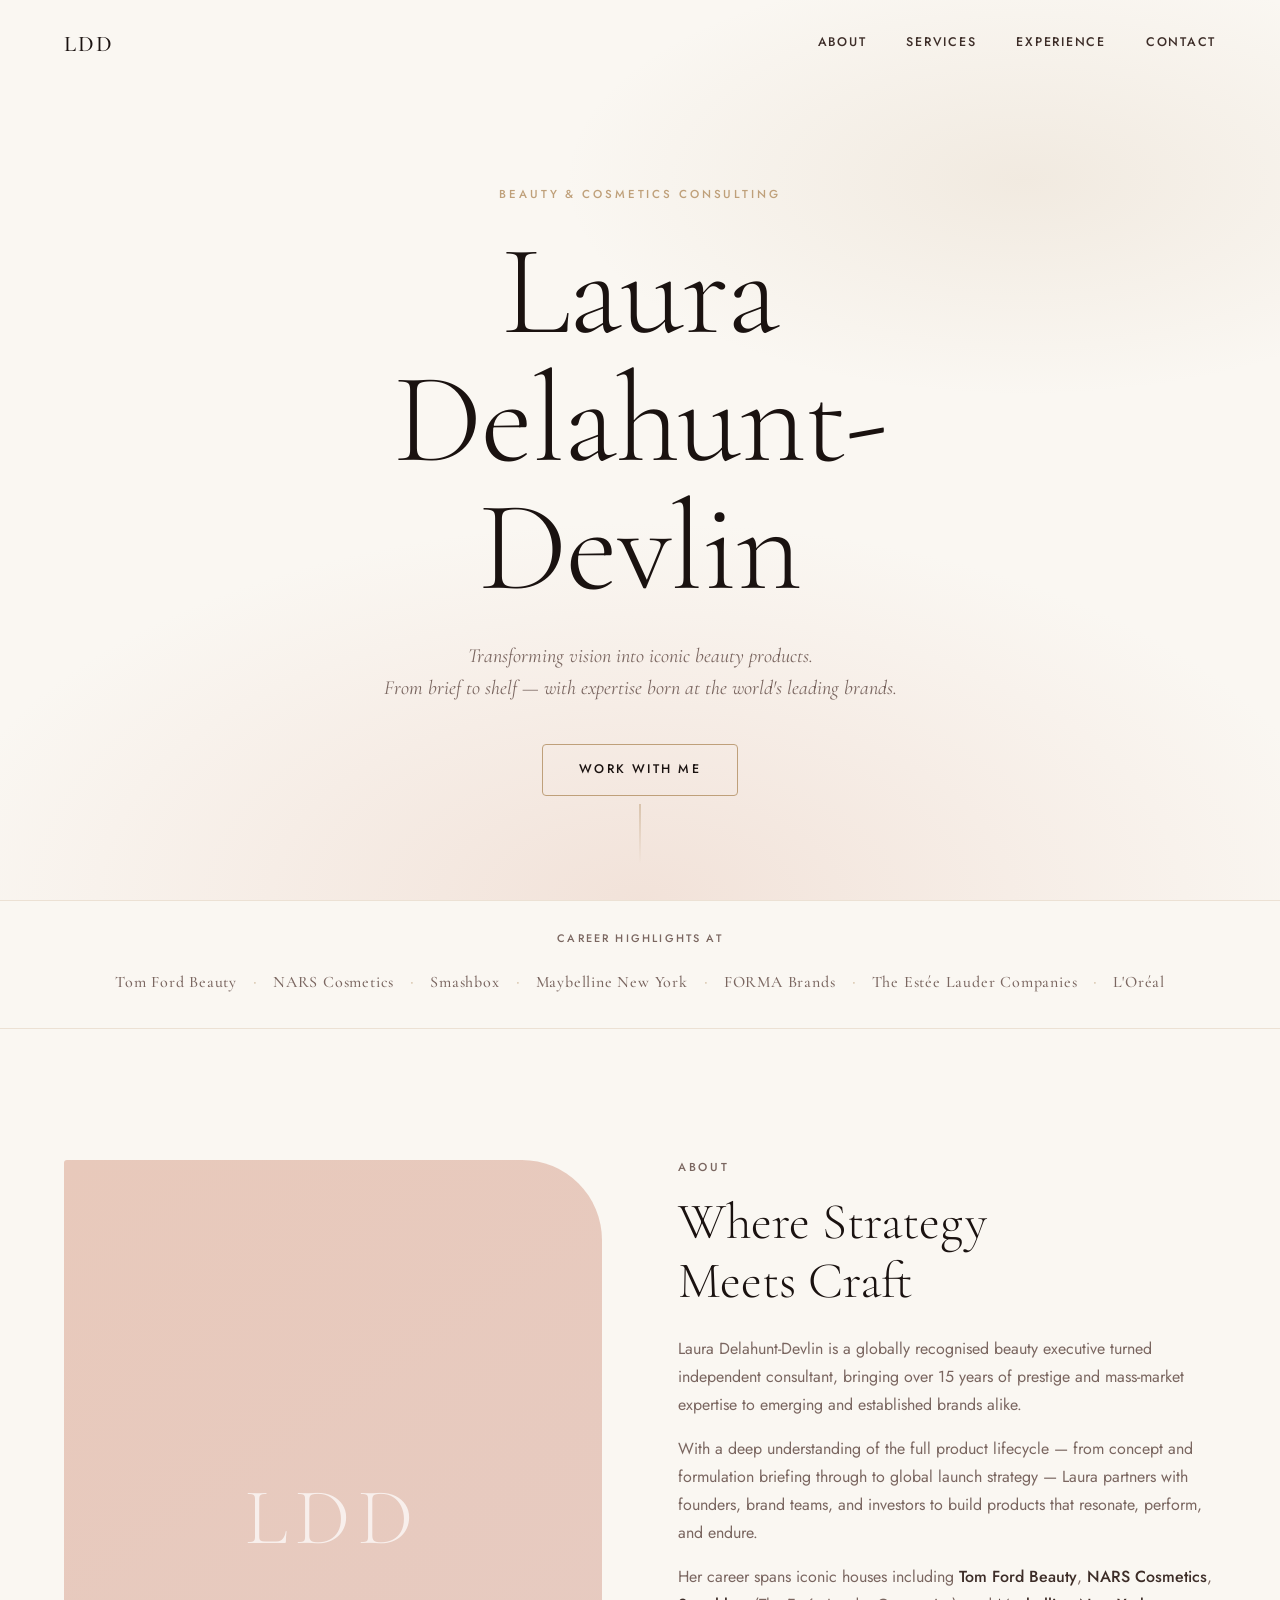
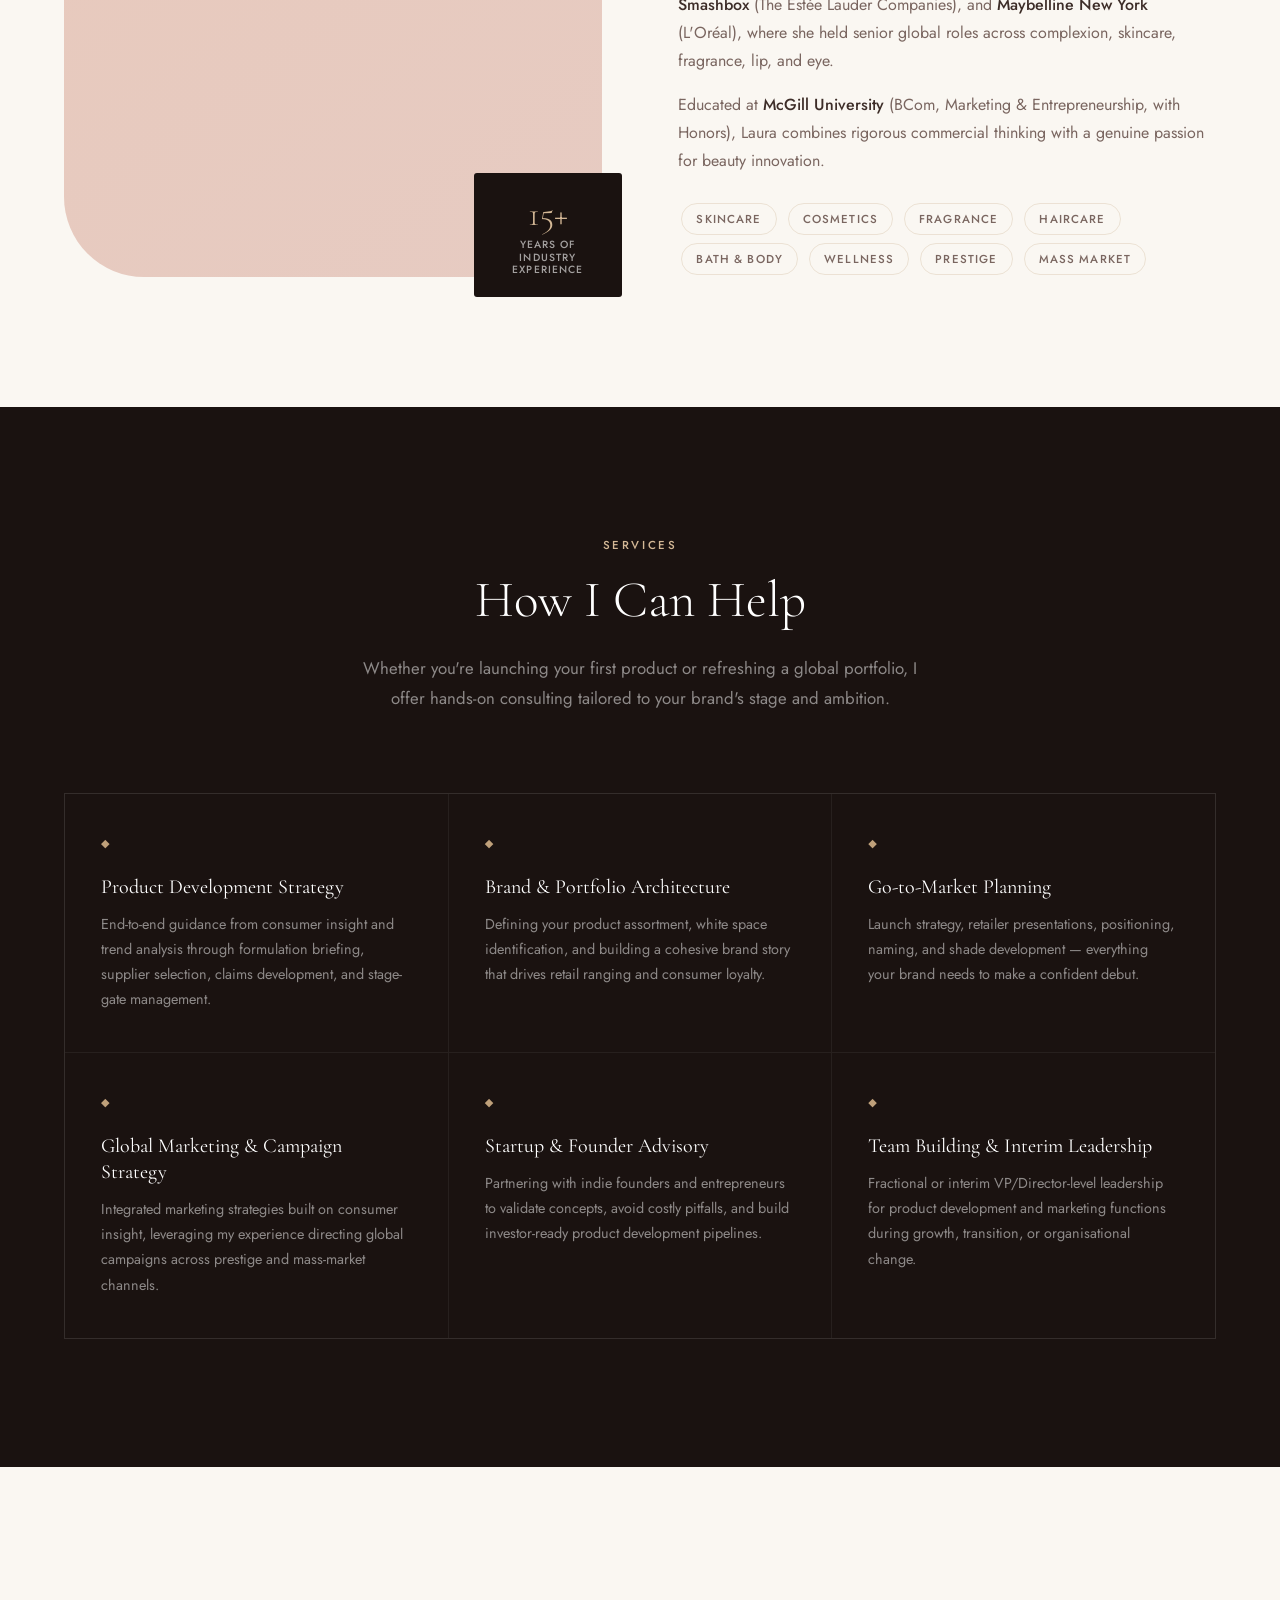
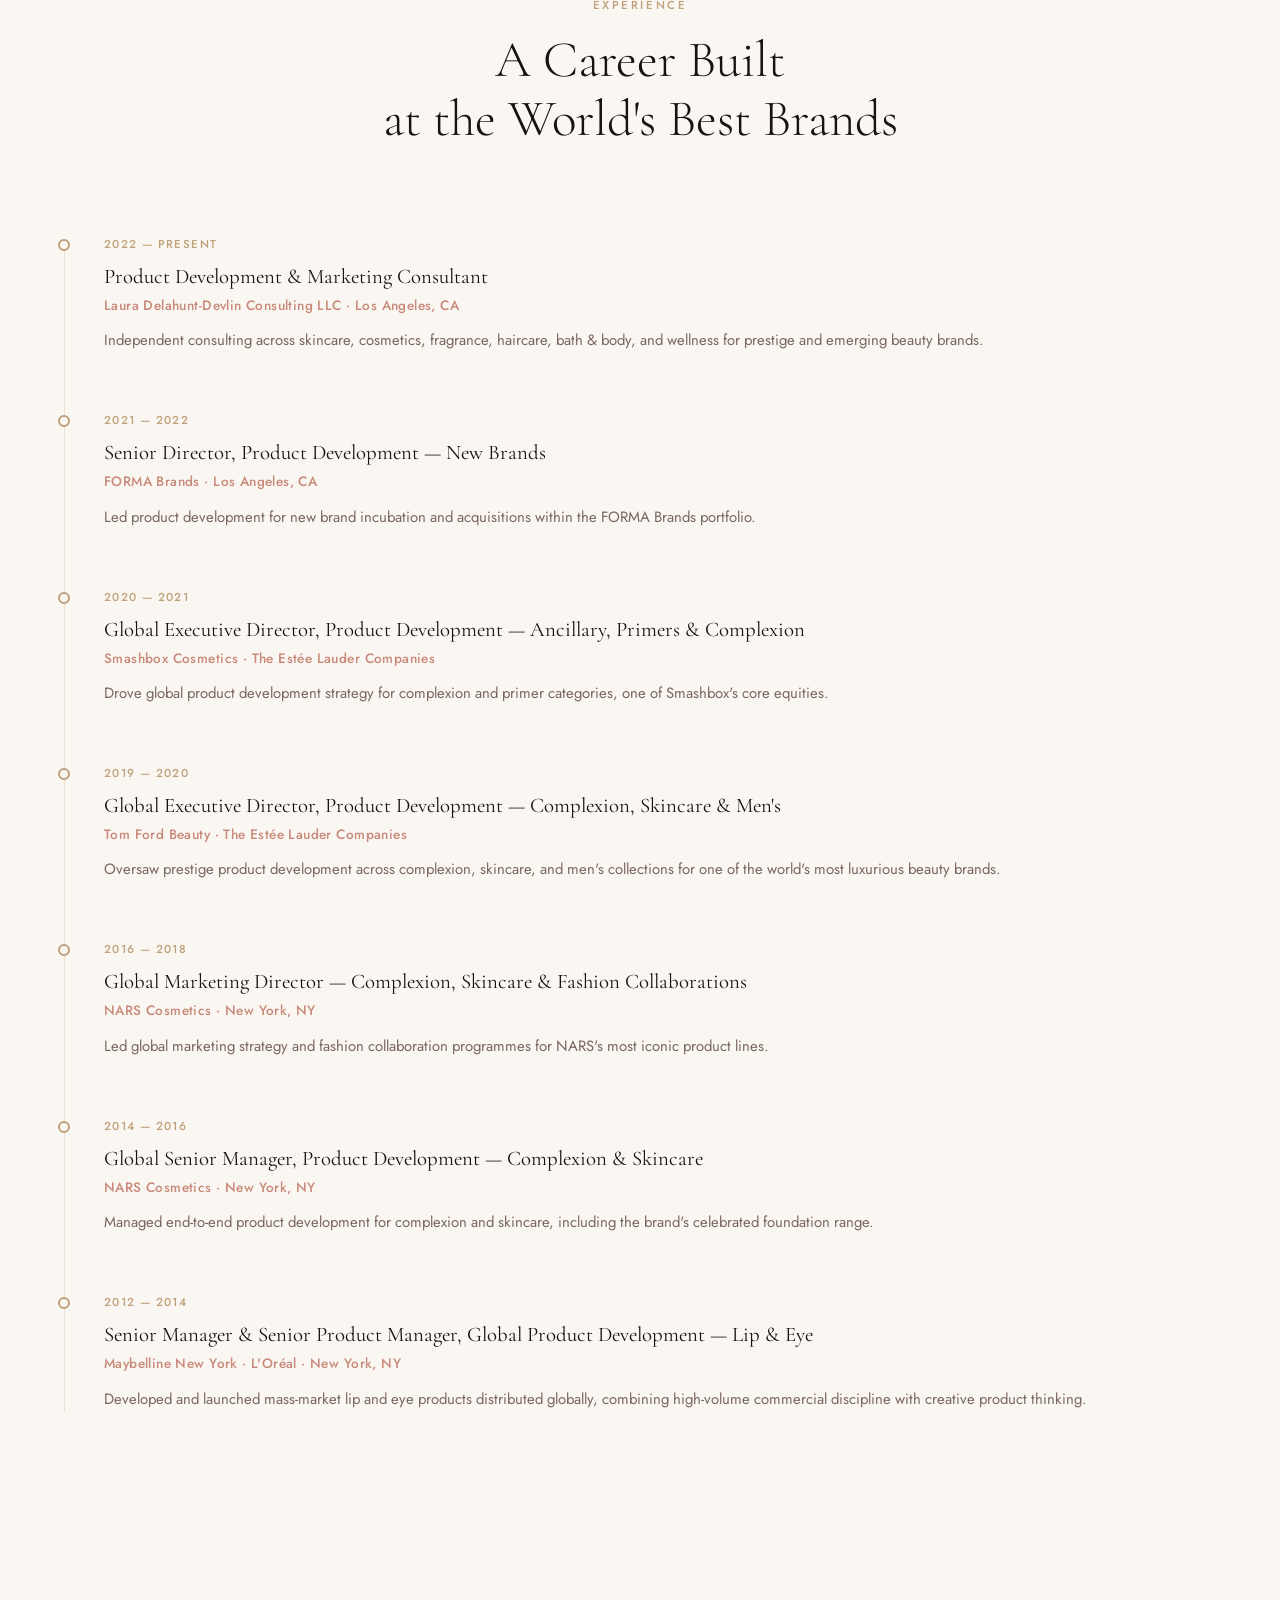
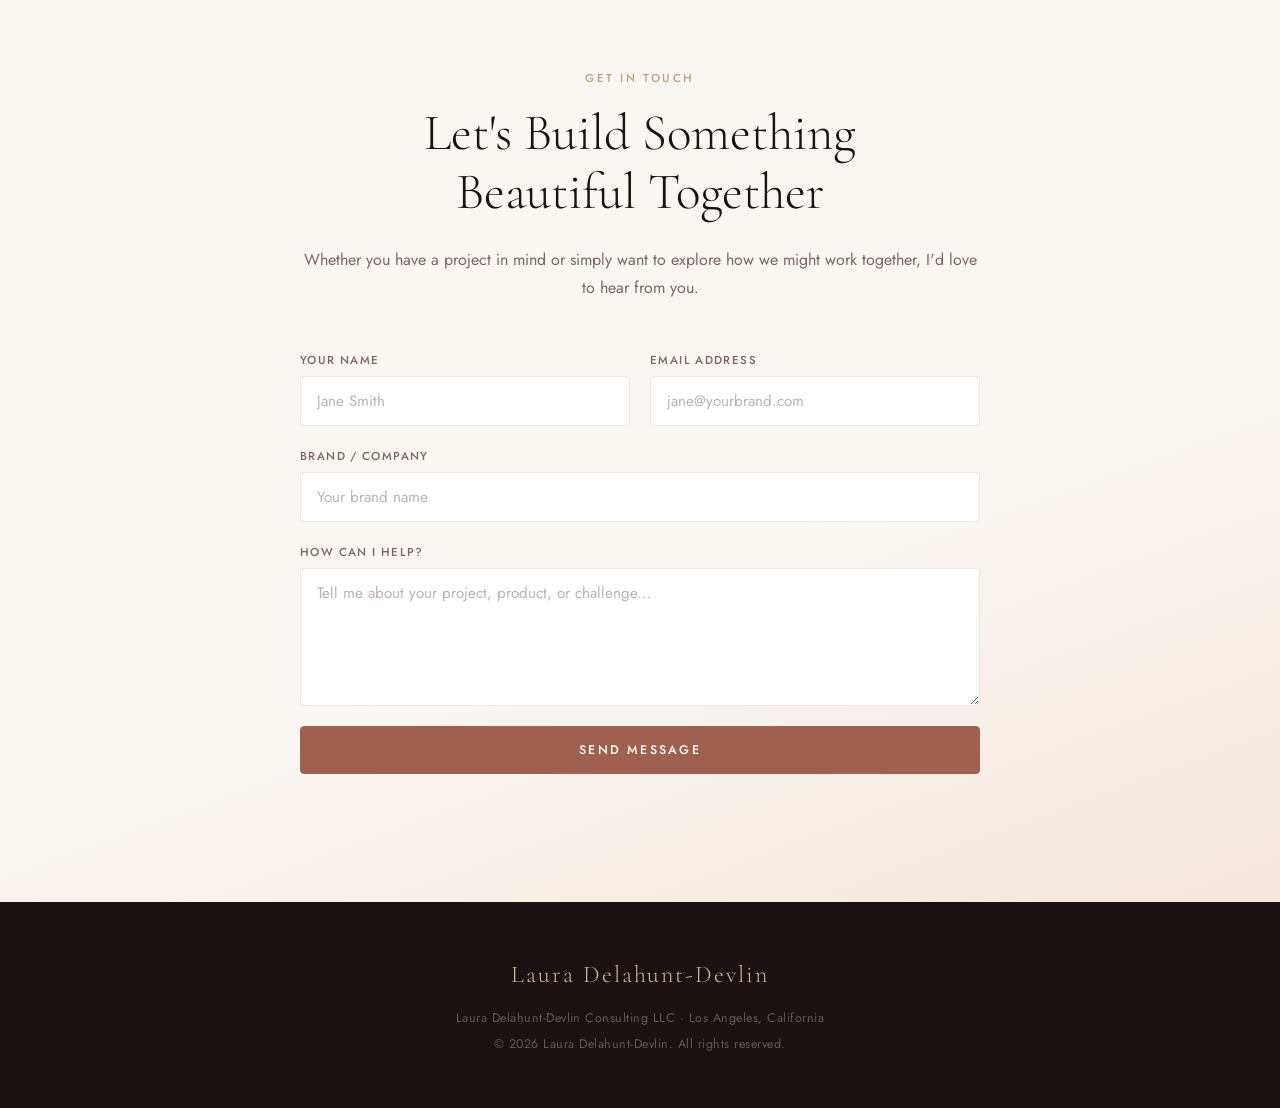
==== index.html @ 82c7e251 "Add Laura Delahunt-Devlin Consulting website Single-page consultancy site for Laura Delahunt-Devlin " ====
<!DOCTYPE html>
<html lang="en">
<head>
  <meta charset="UTF-8" />
  <meta name="viewport" content="width=device-width, initial-scale=1.0" />
  <title>Laura Delahunt-Devlin | Beauty &amp; Cosmetics Consulting</title>
  <meta name="description" content="Laura Delahunt-Devlin Consulting LLC — Expert product development and marketing consulting for beauty, skincare, cosmetics, fragrance, and wellness brands." />
  <link rel="preconnect" href="https://fonts.googleapis.com" />
  <link rel="preconnect" href="https://fonts.gstatic.com" crossorigin />
  <link href="https://fonts.googleapis.com/css2?family=Cormorant+Garamond:ital,wght@0,300;0,400;0,500;0,600;1,300;1,400&family=Jost:wght@300;400;500&display=swap" rel="stylesheet" />
  <link rel="stylesheet" href="style.css" />
</head>
<body>

  <!-- NAV -->
  <header class="nav" id="nav">
    <div class="nav__logo">LDD</div>
    <nav class="nav__links">
      <a href="#about">About</a>
      <a href="#services">Services</a>
      <a href="#experience">Experience</a>
      <a href="#contact">Contact</a>
    </nav>
    <button class="nav__burger" id="burger" aria-label="Open menu">
      <span></span><span></span><span></span>
    </button>
  </header>

  <div class="mobile-menu" id="mobileMenu">
    <button class="mobile-menu__close" id="menuClose" aria-label="Close menu">&times;</button>
    <a href="#about" class="mobile-link">About</a>
    <a href="#services" class="mobile-link">Services</a>
    <a href="#experience" class="mobile-link">Experience</a>
    <a href="#contact" class="mobile-link">Contact</a>
  </div>

  <!-- HERO -->
  <section class="hero" id="home">
    <div class="hero__bg"></div>
    <div class="hero__content">
      <p class="hero__eyebrow reveal">Beauty &amp; Cosmetics Consulting</p>
      <h1 class="hero__name reveal">Laura<br />Delahunt-Devlin</h1>
      <p class="hero__tagline reveal">Transforming vision into iconic beauty products.<br />From brief to shelf — with expertise born at the world's leading brands.</p>
      <a href="#contact" class="btn reveal">Work With Me</a>
    </div>
    <div class="hero__scroll">
      <span></span>
    </div>
  </section>

  <!-- LOGOS / CREDIBILITY BAR -->
  <section class="brands">
    <p class="brands__label">Career highlights at</p>
    <div class="brands__track">
      <div class="brands__item">Tom Ford Beauty</div>
      <div class="brands__sep">·</div>
      <div class="brands__item">NARS Cosmetics</div>
      <div class="brands__sep">·</div>
      <div class="brands__item">Smashbox</div>
      <div class="brands__sep">·</div>
      <div class="brands__item">Maybelline New York</div>
      <div class="brands__sep">·</div>
      <div class="brands__item">FORMA Brands</div>
      <div class="brands__sep">·</div>
      <div class="brands__item">The Estée Lauder Companies</div>
      <div class="brands__sep">·</div>
      <div class="brands__item">L'Oréal</div>
    </div>
  </section>

  <!-- ABOUT -->
  <section class="about section" id="about">
    <div class="container grid-2">
      <div class="about__visual reveal-left">
        <div class="about__frame">
          <div class="about__initials">LDD</div>
        </div>
        <div class="about__badge">
          <span class="about__badge-num">15+</span>
          <span class="about__badge-text">Years of Industry Experience</span>
        </div>
      </div>
      <div class="about__copy reveal-right">
        <p class="section__eyebrow">About</p>
        <h2 class="section__title">Where Strategy<br />Meets Craft</h2>
        <p>Laura Delahunt-Devlin is a globally recognised beauty executive turned independent consultant, bringing over 15 years of prestige and mass-market expertise to emerging and established brands alike.</p>
        <p>With a deep understanding of the full product lifecycle — from concept and formulation briefing through to global launch strategy — Laura partners with founders, brand teams, and investors to build products that resonate, perform, and endure.</p>
        <p>Her career spans iconic houses including <strong>Tom Ford Beauty</strong>, <strong>NARS Cosmetics</strong>, <strong>Smashbox</strong> (The Estée Lauder Companies), and <strong>Maybelline New York</strong> (L'Oréal), where she held senior global roles across complexion, skincare, fragrance, lip, and eye.</p>
        <p>Educated at <strong>McGill University</strong> (BCom, Marketing &amp; Entrepreneurship, with Honors), Laura combines rigorous commercial thinking with a genuine passion for beauty innovation.</p>
        <div class="about__pills">
          <span class="pill">Skincare</span>
          <span class="pill">Cosmetics</span>
          <span class="pill">Fragrance</span>
          <span class="pill">Haircare</span>
          <span class="pill">Bath &amp; Body</span>
          <span class="pill">Wellness</span>
          <span class="pill">Prestige</span>
          <span class="pill">Mass Market</span>
        </div>
      </div>
    </div>
  </section>

  <!-- SERVICES -->
  <section class="services section" id="services">
    <div class="container">
      <div class="section__header reveal">
        <p class="section__eyebrow">Services</p>
        <h2 class="section__title">How I Can Help</h2>
        <p class="section__sub">Whether you're launching your first product or refreshing a global portfolio, I offer hands-on consulting tailored to your brand's stage and ambition.</p>
      </div>
      <div class="services__grid">

        <div class="service-card reveal">
          <div class="service-card__icon">&#9670;</div>
          <h3>Product Development Strategy</h3>
          <p>End-to-end guidance from consumer insight and trend analysis through formulation briefing, supplier selection, claims development, and stage-gate management.</p>
        </div>

        <div class="service-card reveal">
          <div class="service-card__icon">&#9670;</div>
          <h3>Brand &amp; Portfolio Architecture</h3>
          <p>Defining your product assortment, white space identification, and building a cohesive brand story that drives retail ranging and consumer loyalty.</p>
        </div>

        <div class="service-card reveal">
          <div class="service-card__icon">&#9670;</div>
          <h3>Go-to-Market Planning</h3>
          <p>Launch strategy, retailer presentations, positioning, naming, and shade development — everything your brand needs to make a confident debut.</p>
        </div>

        <div class="service-card reveal">
          <div class="service-card__icon">&#9670;</div>
          <h3>Global Marketing &amp; Campaign Strategy</h3>
          <p>Integrated marketing strategies built on consumer insight, leveraging my experience directing global campaigns across prestige and mass-market channels.</p>
        </div>

        <div class="service-card reveal">
          <div class="service-card__icon">&#9670;</div>
          <h3>Startup &amp; Founder Advisory</h3>
          <p>Partnering with indie founders and entrepreneurs to validate concepts, avoid costly pitfalls, and build investor-ready product development pipelines.</p>
        </div>

        <div class="service-card reveal">
          <div class="service-card__icon">&#9670;</div>
          <h3>Team Building &amp; Interim Leadership</h3>
          <p>Fractional or interim VP/Director-level leadership for product development and marketing functions during growth, transition, or organisational change.</p>
        </div>

      </div>
    </div>
  </section>

  <!-- EXPERIENCE TIMELINE -->
  <section class="experience section" id="experience">
    <div class="container">
      <div class="section__header reveal">
        <p class="section__eyebrow">Experience</p>
        <h2 class="section__title">A Career Built<br />at the World's Best Brands</h2>
      </div>
      <div class="timeline">

        <div class="timeline__item reveal">
          <div class="timeline__dot"></div>
          <div class="timeline__body">
            <span class="timeline__date">2022 — Present</span>
            <h3 class="timeline__role">Product Development &amp; Marketing Consultant</h3>
            <p class="timeline__company">Laura Delahunt-Devlin Consulting LLC · Los Angeles, CA</p>
            <p>Independent consulting across skincare, cosmetics, fragrance, haircare, bath &amp; body, and wellness for prestige and emerging beauty brands.</p>
          </div>
        </div>

        <div class="timeline__item reveal">
          <div class="timeline__dot"></div>
          <div class="timeline__body">
            <span class="timeline__date">2021 — 2022</span>
            <h3 class="timeline__role">Senior Director, Product Development — New Brands</h3>
            <p class="timeline__company">FORMA Brands · Los Angeles, CA</p>
            <p>Led product development for new brand incubation and acquisitions within the FORMA Brands portfolio.</p>
          </div>
        </div>

        <div class="timeline__item reveal">
          <div class="timeline__dot"></div>
          <div class="timeline__body">
            <span class="timeline__date">2020 — 2021</span>
            <h3 class="timeline__role">Global Executive Director, Product Development — Ancillary, Primers &amp; Complexion</h3>
            <p class="timeline__company">Smashbox Cosmetics · The Estée Lauder Companies</p>
            <p>Drove global product development strategy for complexion and primer categories, one of Smashbox's core equities.</p>
          </div>
        </div>

        <div class="timeline__item reveal">
          <div class="timeline__dot"></div>
          <div class="timeline__body">
            <span class="timeline__date">2019 — 2020</span>
            <h3 class="timeline__role">Global Executive Director, Product Development — Complexion, Skincare &amp; Men's</h3>
            <p class="timeline__company">Tom Ford Beauty · The Estée Lauder Companies</p>
            <p>Oversaw prestige product development across complexion, skincare, and men's collections for one of the world's most luxurious beauty brands.</p>
          </div>
        </div>

        <div class="timeline__item reveal">
          <div class="timeline__dot"></div>
          <div class="timeline__body">
            <span class="timeline__date">2016 — 2018</span>
            <h3 class="timeline__role">Global Marketing Director — Complexion, Skincare &amp; Fashion Collaborations</h3>
            <p class="timeline__company">NARS Cosmetics · New York, NY</p>
            <p>Led global marketing strategy and fashion collaboration programmes for NARS's most iconic product lines.</p>
          </div>
        </div>

        <div class="timeline__item reveal">
          <div class="timeline__dot"></div>
          <div class="timeline__body">
            <span class="timeline__date">2014 — 2016</span>
            <h3 class="timeline__role">Global Senior Manager, Product Development — Complexion &amp; Skincare</h3>
            <p class="timeline__company">NARS Cosmetics · New York, NY</p>
            <p>Managed end-to-end product development for complexion and skincare, including the brand's celebrated foundation range.</p>
          </div>
        </div>

        <div class="timeline__item reveal">
          <div class="timeline__dot"></div>
          <div class="timeline__body">
            <span class="timeline__date">2012 — 2014</span>
            <h3 class="timeline__role">Senior Manager &amp; Senior Product Manager, Global Product Development — Lip &amp; Eye</h3>
            <p class="timeline__company">Maybelline New York · L'Oréal · New York, NY</p>
            <p>Developed and launched mass-market lip and eye products distributed globally, combining high-volume commercial discipline with creative product thinking.</p>
          </div>
        </div>

      </div>
    </div>
  </section>

  <!-- CONTACT -->
  <section class="contact section" id="contact">
    <div class="container contact__inner reveal">
      <p class="section__eyebrow">Get in Touch</p>
      <h2 class="section__title">Let's Build Something<br />Beautiful Together</h2>
      <p class="contact__sub">Whether you have a project in mind or simply want to explore how we might work together, I'd love to hear from you.</p>
      <form class="contact__form" id="contactForm" novalidate>
        <div class="form-row">
          <div class="form-group">
            <label for="name">Your Name</label>
            <input type="text" id="name" name="name" placeholder="Jane Smith" required />
          </div>
          <div class="form-group">
            <label for="email">Email Address</label>
            <input type="email" id="email" name="email" placeholder="jane@yourbrand.com" required />
          </div>
        </div>
        <div class="form-group">
          <label for="brand">Brand / Company</label>
          <input type="text" id="brand" name="brand" placeholder="Your brand name" />
        </div>
        <div class="form-group">
          <label for="message">How Can I Help?</label>
          <textarea id="message" name="message" rows="5" placeholder="Tell me about your project, product, or challenge..." required></textarea>
        </div>
        <button type="submit" class="btn btn--full">Send Message</button>
        <p class="form__success" id="formSuccess">Thank you — I'll be in touch shortly.</p>
      </form>
    </div>
  </section>

  <!-- FOOTER -->
  <footer class="footer">
    <div class="container footer__inner">
      <div class="footer__logo">Laura Delahunt-Devlin</div>
      <p class="footer__copy">Laura Delahunt-Devlin Consulting LLC · Los Angeles, California</p>
      <p class="footer__copy">&copy; <span id="year"></span> Laura Delahunt-Devlin. All rights reserved.</p>
    </div>
  </footer>

  <script src="script.js"></script>
</body>
</html>
---- style.css ----
/* ================================================
   LAURA DELAHUNT-DEVLIN CONSULTING
   Stylesheet — Luxury Beauty Aesthetic
   ================================================ */

/* ---------- RESET & BASE ---------- */
*, *::before, *::after {
  box-sizing: border-box;
  margin: 0;
  padding: 0;
}

:root {
  --cream:      #FAF7F2;
  --blush:      #E8C9BB;
  --rose:       #C9897A;
  --terracotta: #A0604F;
  --dark:       #1A1210;
  --text:       #3D2D28;
  --text-light: #7A6660;
  --gold:       #BFA07A;
  --gold-light: #D4B896;
  --white:      #FFFFFF;
  --border:     rgba(191, 160, 122, 0.25);

  --font-serif: 'Cormorant Garamond', Georgia, serif;
  --font-sans:  'Jost', system-ui, sans-serif;

  --max-w: 1200px;
  --section-pad: clamp(80px, 10vw, 140px);
  --radius: 4px;

  --ease-out: cubic-bezier(0.22, 1, 0.36, 1);
}

html {
  scroll-behavior: smooth;
  -webkit-font-smoothing: antialiased;
}

body {
  font-family: var(--font-sans);
  background: var(--cream);
  color: var(--text);
  font-size: 16px;
  line-height: 1.75;
  overflow-x: hidden;
}

img { display: block; max-width: 100%; }

a {
  color: inherit;
  text-decoration: none;
}

/* ---------- UTILITY ---------- */
.container {
  width: 90%;
  max-width: var(--max-w);
  margin-inline: auto;
}

.section {
  padding-block: var(--section-pad);
}

.section__eyebrow {
  font-family: var(--font-sans);
  font-size: 0.72rem;
  font-weight: 500;
  letter-spacing: 0.22em;
  text-transform: uppercase;
  color: var(--gold);
  margin-bottom: 1rem;
}

.section__title {
  font-family: var(--font-serif);
  font-weight: 300;
  font-size: clamp(2rem, 4vw, 3.2rem);
  line-height: 1.15;
  color: var(--dark);
  margin-bottom: 1.5rem;
}

.section__sub {
  font-size: 1.05rem;
  color: var(--text-light);
  max-width: 580px;
  margin-inline: auto;
}

.section__header {
  text-align: center;
  margin-bottom: clamp(48px, 7vw, 80px);
}

.grid-2 {
  display: grid;
  grid-template-columns: 1fr 1fr;
  gap: clamp(48px, 6vw, 96px);
  align-items: center;
}

.btn {
  display: inline-block;
  font-family: var(--font-sans);
  font-size: 0.78rem;
  font-weight: 500;
  letter-spacing: 0.18em;
  text-transform: uppercase;
  color: var(--dark);
  border: 1px solid var(--gold);
  padding: 14px 36px;
  border-radius: var(--radius);
  transition: background 0.3s var(--ease-out), color 0.3s var(--ease-out);
}

.btn:hover {
  background: var(--gold);
  color: var(--white);
}

.btn--full {
  width: 100%;
  text-align: center;
  border-color: var(--terracotta);
  color: var(--white);
  background: var(--terracotta);
}

.btn--full:hover {
  background: var(--dark);
  border-color: var(--dark);
}

.pill {
  display: inline-block;
  font-size: 0.72rem;
  font-weight: 500;
  letter-spacing: 0.1em;
  text-transform: uppercase;
  border: 1px solid var(--border);
  border-radius: 100px;
  padding: 5px 14px;
  color: var(--text-light);
  margin: 4px 3px;
}

/* ---------- NAV ---------- */
.nav {
  position: fixed;
  top: 0;
  left: 0;
  right: 0;
  z-index: 100;
  display: flex;
  align-items: center;
  justify-content: space-between;
  padding: 24px 5%;
  transition: background 0.4s, box-shadow 0.4s, padding 0.4s;
}

.nav.scrolled {
  background: rgba(250, 247, 242, 0.96);
  backdrop-filter: blur(12px);
  -webkit-backdrop-filter: blur(12px);
  box-shadow: 0 1px 0 var(--border);
  padding: 16px 5%;
}

.nav__logo {
  font-family: var(--font-serif);
  font-size: 1.4rem;
  font-weight: 500;
  letter-spacing: 0.1em;
  color: var(--dark);
}

.nav__links {
  display: flex;
  gap: 40px;
}

.nav__links a {
  font-size: 0.78rem;
  font-weight: 500;
  letter-spacing: 0.14em;
  text-transform: uppercase;
  color: var(--text);
  position: relative;
  padding-bottom: 2px;
}

.nav__links a::after {
  content: '';
  position: absolute;
  bottom: -2px;
  left: 0;
  width: 0;
  height: 1px;
  background: var(--gold);
  transition: width 0.3s var(--ease-out);
}

.nav__links a:hover::after { width: 100%; }

.nav__burger {
  display: none;
  flex-direction: column;
  gap: 5px;
  background: none;
  border: none;
  cursor: pointer;
  padding: 4px;
}

.nav__burger span {
  display: block;
  width: 24px;
  height: 1.5px;
  background: var(--dark);
  transition: transform 0.3s;
}

/* ---------- MOBILE MENU ---------- */
.mobile-menu {
  position: fixed;
  inset: 0;
  background: var(--cream);
  z-index: 200;
  display: flex;
  flex-direction: column;
  align-items: center;
  justify-content: center;
  gap: 2rem;
  transform: translateX(100%);
  transition: transform 0.4s var(--ease-out);
}

.mobile-menu.open {
  transform: translateX(0);
}

.mobile-menu__close {
  position: absolute;
  top: 24px;
  right: 5%;
  font-size: 2rem;
  background: none;
  border: none;
  cursor: pointer;
  color: var(--dark);
  line-height: 1;
}

.mobile-link {
  font-family: var(--font-serif);
  font-size: 2.2rem;
  font-weight: 300;
  color: var(--dark);
}

/* ---------- HERO ---------- */
.hero {
  position: relative;
  min-height: 100svh;
  display: flex;
  align-items: center;
  justify-content: center;
  text-align: center;
  overflow: hidden;
  padding-top: 80px;
}

.hero__bg {
  position: absolute;
  inset: 0;
  background:
    radial-gradient(ellipse 80% 60% at 50% 100%, rgba(232, 201, 187, 0.45) 0%, transparent 70%),
    radial-gradient(ellipse 60% 40% at 80% 20%, rgba(191, 160, 122, 0.15) 0%, transparent 60%),
    var(--cream);
}

.hero__content {
  position: relative;
  z-index: 2;
  max-width: 760px;
  padding: 0 5%;
}

.hero__eyebrow {
  font-size: 0.72rem;
  font-weight: 500;
  letter-spacing: 0.25em;
  text-transform: uppercase;
  color: var(--gold);
  margin-bottom: 1.5rem;
}

.hero__name {
  font-family: var(--font-serif);
  font-weight: 300;
  font-size: clamp(3.5rem, 10vw, 8rem);
  line-height: 1;
  letter-spacing: -0.01em;
  color: var(--dark);
  margin-bottom: 1.75rem;
}

.hero__tagline {
  font-family: var(--font-serif);
  font-style: italic;
  font-size: clamp(1rem, 2vw, 1.25rem);
  color: var(--text-light);
  line-height: 1.6;
  margin-bottom: 2.5rem;
}

.hero__scroll {
  position: absolute;
  bottom: 36px;
  left: 50%;
  transform: translateX(-50%);
  z-index: 2;
}

.hero__scroll span {
  display: block;
  width: 1px;
  height: 60px;
  background: linear-gradient(to bottom, var(--gold), transparent);
  margin: 0 auto;
  animation: scrollPulse 2s ease-in-out infinite;
}

@keyframes scrollPulse {
  0%, 100% { opacity: 0.3; transform: scaleY(1); }
  50%       { opacity: 1;   transform: scaleY(1.15); }
}

/* ---------- BRANDS BAR ---------- */
.brands {
  border-top: 1px solid var(--border);
  border-bottom: 1px solid var(--border);
  padding: 28px 5%;
  overflow: hidden;
}

.brands__label {
  font-size: 0.68rem;
  font-weight: 500;
  letter-spacing: 0.2em;
  text-transform: uppercase;
  color: var(--text-light);
  text-align: center;
  margin-bottom: 16px;
}

.brands__track {
  display: flex;
  align-items: center;
  justify-content: center;
  flex-wrap: wrap;
  gap: 8px 0;
}

.brands__item {
  font-family: var(--font-serif);
  font-size: 1rem;
  font-weight: 500;
  letter-spacing: 0.05em;
  color: var(--text-light);
  padding: 4px 16px;
  white-space: nowrap;
}

.brands__sep {
  color: var(--gold);
  font-size: 0.8rem;
}

/* ---------- ABOUT ---------- */
.about__visual {
  position: relative;
}

.about__frame {
  aspect-ratio: 3/4;
  background: linear-gradient(145deg, var(--blush) 0%, rgba(201,137,122,0.4) 100%);
  border-radius: 3px 80px 3px 80px;
  display: flex;
  align-items: center;
  justify-content: center;
  font-family: var(--font-serif);
  font-size: 5rem;
  font-weight: 300;
  color: rgba(255,255,255,0.7);
  letter-spacing: 0.1em;
}

.about__badge {
  position: absolute;
  bottom: -20px;
  right: -20px;
  background: var(--dark);
  color: var(--white);
  padding: 20px 24px;
  border-radius: 3px;
  text-align: center;
  line-height: 1.2;
}

.about__badge-num {
  display: block;
  font-family: var(--font-serif);
  font-size: 2.2rem;
  font-weight: 300;
  color: var(--gold-light);
}

.about__badge-text {
  display: block;
  font-size: 0.65rem;
  font-weight: 500;
  letter-spacing: 0.1em;
  text-transform: uppercase;
  color: rgba(255,255,255,0.6);
  max-width: 100px;
  margin-top: 4px;
}

.about__copy p {
  color: var(--text-light);
  margin-bottom: 1rem;
}

.about__copy p strong {
  color: var(--text);
  font-weight: 500;
}

.about__pills {
  margin-top: 1.5rem;
}

/* ---------- SERVICES ---------- */
.services {
  background: var(--dark);
}

.services .section__eyebrow { color: var(--gold-light); }
.services .section__title   { color: var(--white); }
.services .section__sub     { color: rgba(255,255,255,0.5); }

.services__grid {
  display: grid;
  grid-template-columns: repeat(3, 1fr);
  gap: 1px;
  background: rgba(255,255,255,0.06);
  border: 1px solid rgba(255,255,255,0.06);
}

.service-card {
  background: var(--dark);
  padding: 40px 36px;
  transition: background 0.3s;
}

.service-card:hover {
  background: #231915;
}

.service-card__icon {
  font-size: 0.7rem;
  color: var(--gold);
  margin-bottom: 1.25rem;
}

.service-card h3 {
  font-family: var(--font-serif);
  font-weight: 400;
  font-size: 1.25rem;
  color: var(--white);
  margin-bottom: 0.75rem;
  line-height: 1.3;
}

.service-card p {
  font-size: 0.9rem;
  color: rgba(255,255,255,0.5);
  line-height: 1.75;
}

/* ---------- EXPERIENCE / TIMELINE ---------- */
.timeline {
  position: relative;
  padding-left: 40px;
}

.timeline::before {
  content: '';
  position: absolute;
  left: 0;
  top: 12px;
  bottom: 0;
  width: 1px;
  background: var(--border);
}

.timeline__item {
  position: relative;
  padding-bottom: 52px;
}

.timeline__item:last-child {
  padding-bottom: 0;
}

.timeline__dot {
  position: absolute;
  left: -46px;
  top: 10px;
  width: 12px;
  height: 12px;
  border-radius: 50%;
  border: 2px solid var(--gold);
  background: var(--cream);
}

.timeline__date {
  font-size: 0.72rem;
  font-weight: 500;
  letter-spacing: 0.12em;
  text-transform: uppercase;
  color: var(--gold);
}

.timeline__role {
  font-family: var(--font-serif);
  font-weight: 400;
  font-size: 1.3rem;
  color: var(--dark);
  margin: 6px 0 4px;
  line-height: 1.3;
}

.timeline__company {
  font-size: 0.85rem;
  font-weight: 500;
  color: var(--rose);
  margin-bottom: 0.6rem;
  letter-spacing: 0.03em;
}

.timeline__body p:last-child {
  font-size: 0.93rem;
  color: var(--text-light);
}

/* ---------- CONTACT ---------- */
.contact {
  background: linear-gradient(160deg, var(--cream) 60%, rgba(232,201,187,0.35) 100%);
}

.contact__inner {
  max-width: 680px;
  text-align: center;
}

.contact__sub {
  font-size: 1rem;
  color: var(--text-light);
  margin-bottom: 3rem;
}

.contact__form {
  text-align: left;
}

.form-row {
  display: grid;
  grid-template-columns: 1fr 1fr;
  gap: 20px;
}

.form-group {
  display: flex;
  flex-direction: column;
  gap: 6px;
  margin-bottom: 20px;
}

.form-group label {
  font-size: 0.72rem;
  font-weight: 500;
  letter-spacing: 0.12em;
  text-transform: uppercase;
  color: var(--text-light);
}

.form-group input,
.form-group textarea {
  font-family: var(--font-sans);
  font-size: 0.95rem;
  color: var(--text);
  background: var(--white);
  border: 1px solid var(--border);
  border-radius: var(--radius);
  padding: 13px 16px;
  outline: none;
  transition: border-color 0.25s;
  resize: vertical;
}

.form-group input::placeholder,
.form-group textarea::placeholder {
  color: rgba(122, 102, 96, 0.5);
}

.form-group input:focus,
.form-group textarea:focus {
  border-color: var(--gold);
}

.form__success {
  display: none;
  margin-top: 16px;
  font-size: 0.9rem;
  color: var(--terracotta);
  text-align: center;
  font-style: italic;
}

/* ---------- FOOTER ---------- */
.footer {
  background: var(--dark);
  padding: 52px 5%;
}

.footer__inner {
  text-align: center;
}

.footer__logo {
  font-family: var(--font-serif);
  font-size: 1.5rem;
  font-weight: 300;
  letter-spacing: 0.08em;
  color: var(--gold-light);
  margin-bottom: 12px;
}

.footer__copy {
  font-size: 0.78rem;
  color: rgba(255,255,255,0.3);
  letter-spacing: 0.04em;
  margin-top: 4px;
}

/* ---------- SCROLL REVEAL ---------- */
.reveal,
.reveal-left,
.reveal-right {
  opacity: 0;
  transition: opacity 0.8s var(--ease-out), transform 0.8s var(--ease-out);
}

.reveal       { transform: translateY(36px); }
.reveal-left  { transform: translateX(-48px); }
.reveal-right { transform: translateX(48px); }

.reveal.visible,
.reveal-left.visible,
.reveal-right.visible {
  opacity: 1;
  transform: translate(0);
}

/* ---------- RESPONSIVE ---------- */
@media (max-width: 1024px) {
  .services__grid {
    grid-template-columns: repeat(2, 1fr);
  }
}

@media (max-width: 768px) {
  .nav__links  { display: none; }
  .nav__burger { display: flex; }

  .grid-2 {
    grid-template-columns: 1fr;
  }

  .about__badge {
    right: 0;
    bottom: -28px;
  }

  .about__visual {
    margin-bottom: 40px;
  }

  .services__grid {
    grid-template-columns: 1fr;
  }

  .form-row {
    grid-template-columns: 1fr;
  }

  .timeline {
    padding-left: 28px;
  }

  .timeline__dot {
    left: -34px;
  }

  .brands__track {
    justify-content: center;
  }
}

@media (max-width: 480px) {
  .hero__name {
    font-size: clamp(3rem, 14vw, 5rem);
  }

  .service-card {
    padding: 32px 24px;
  }
}
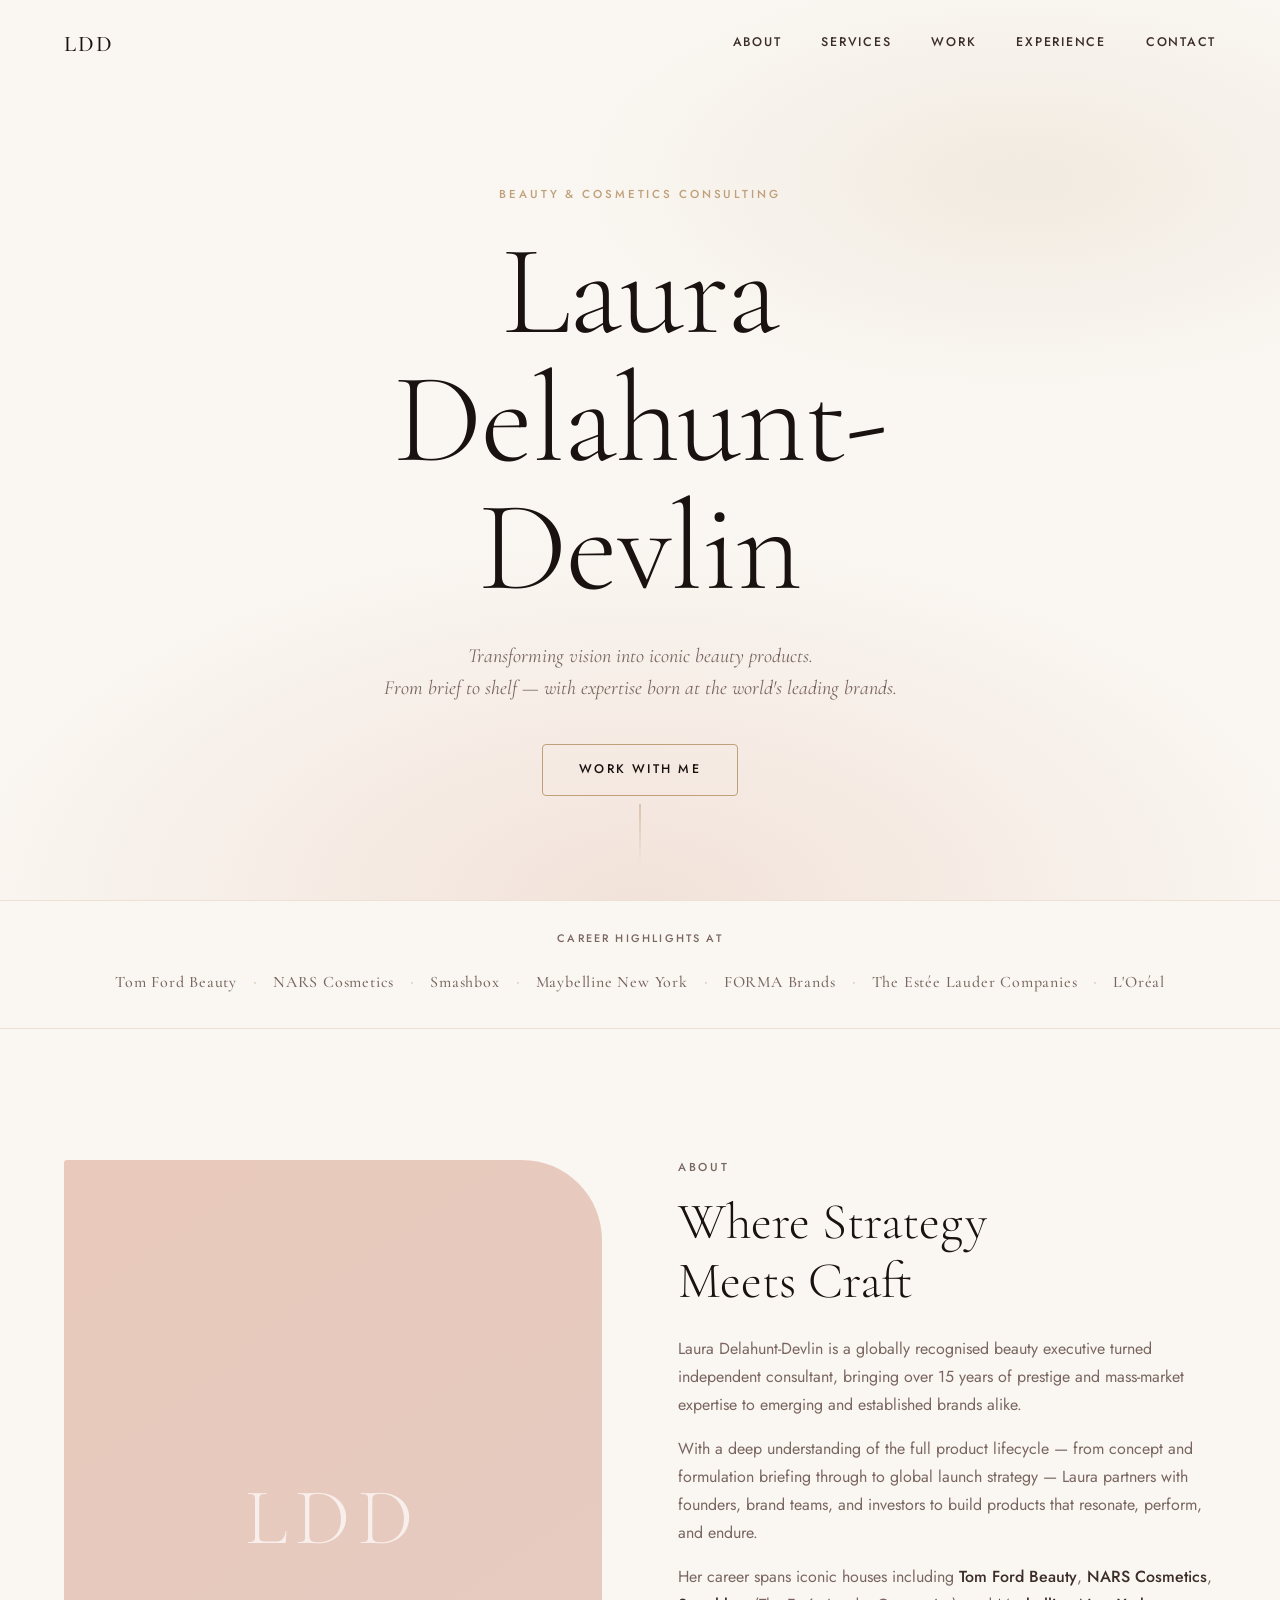
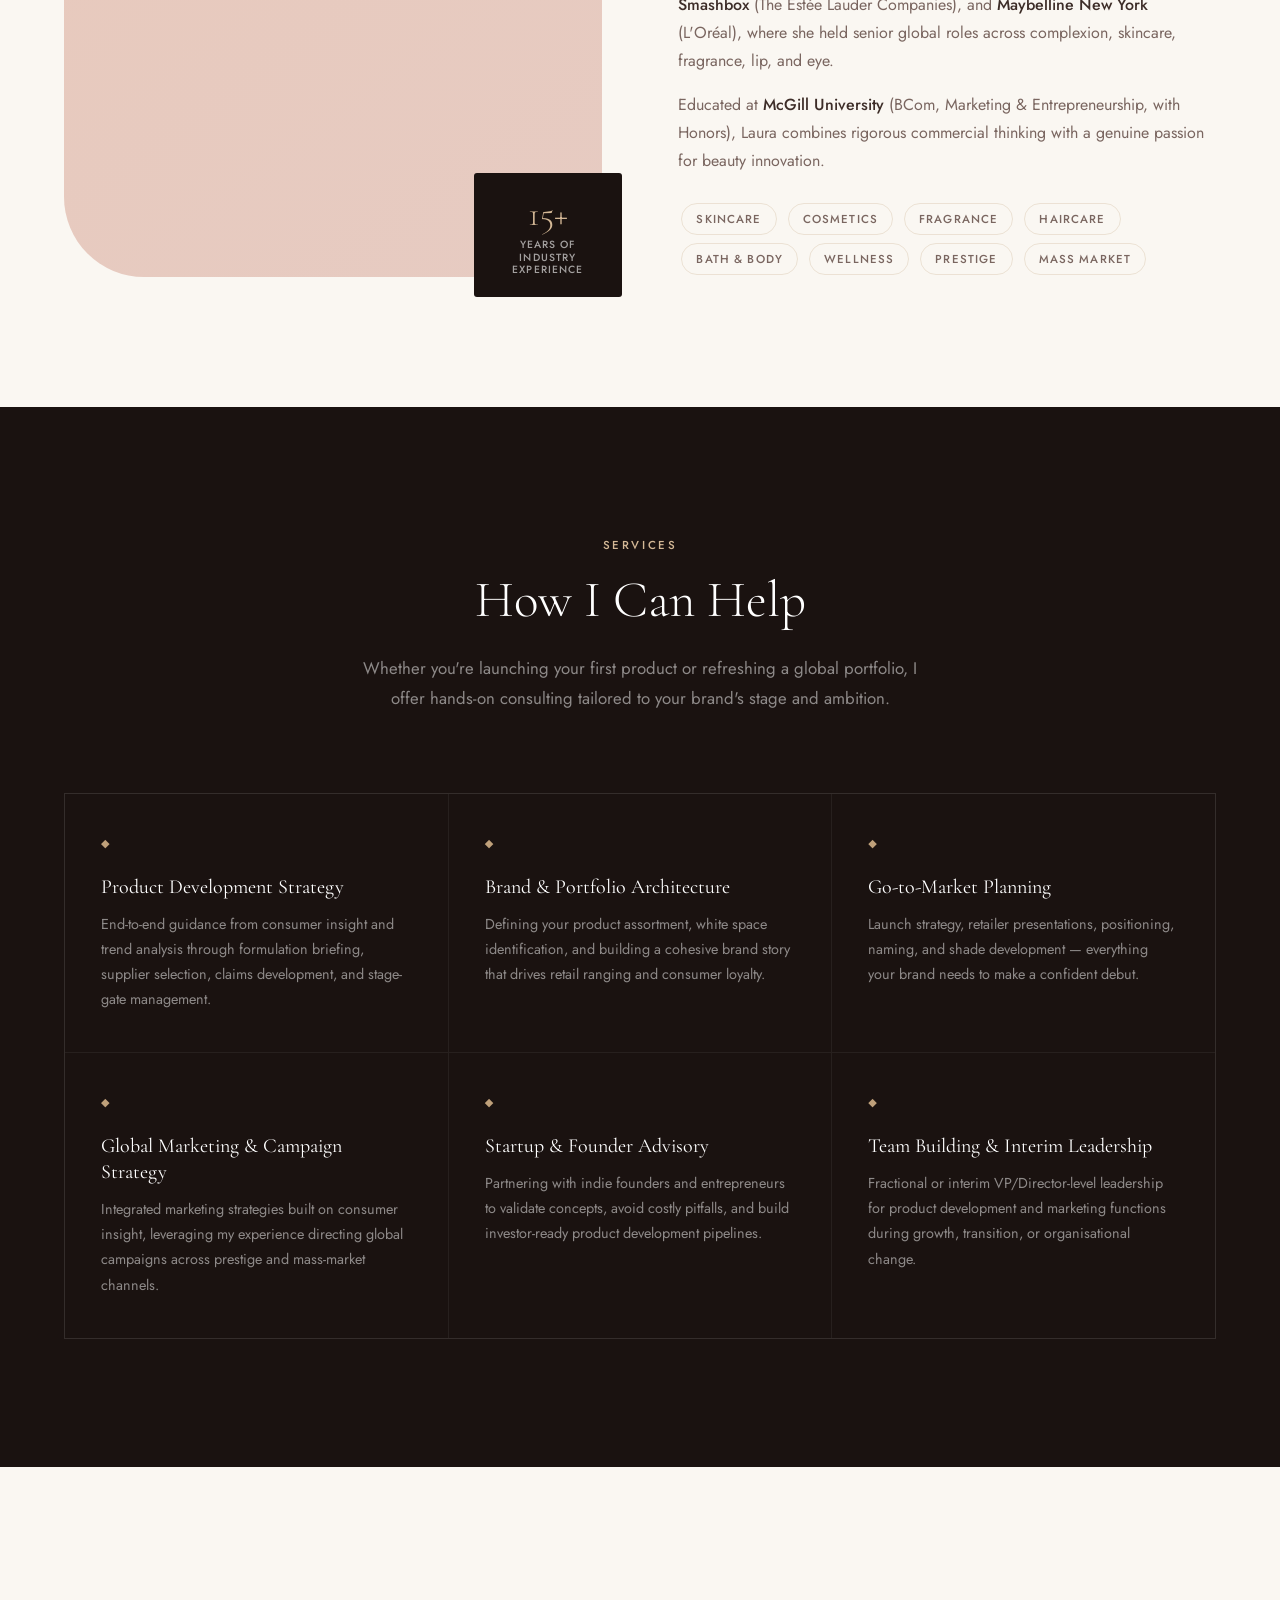
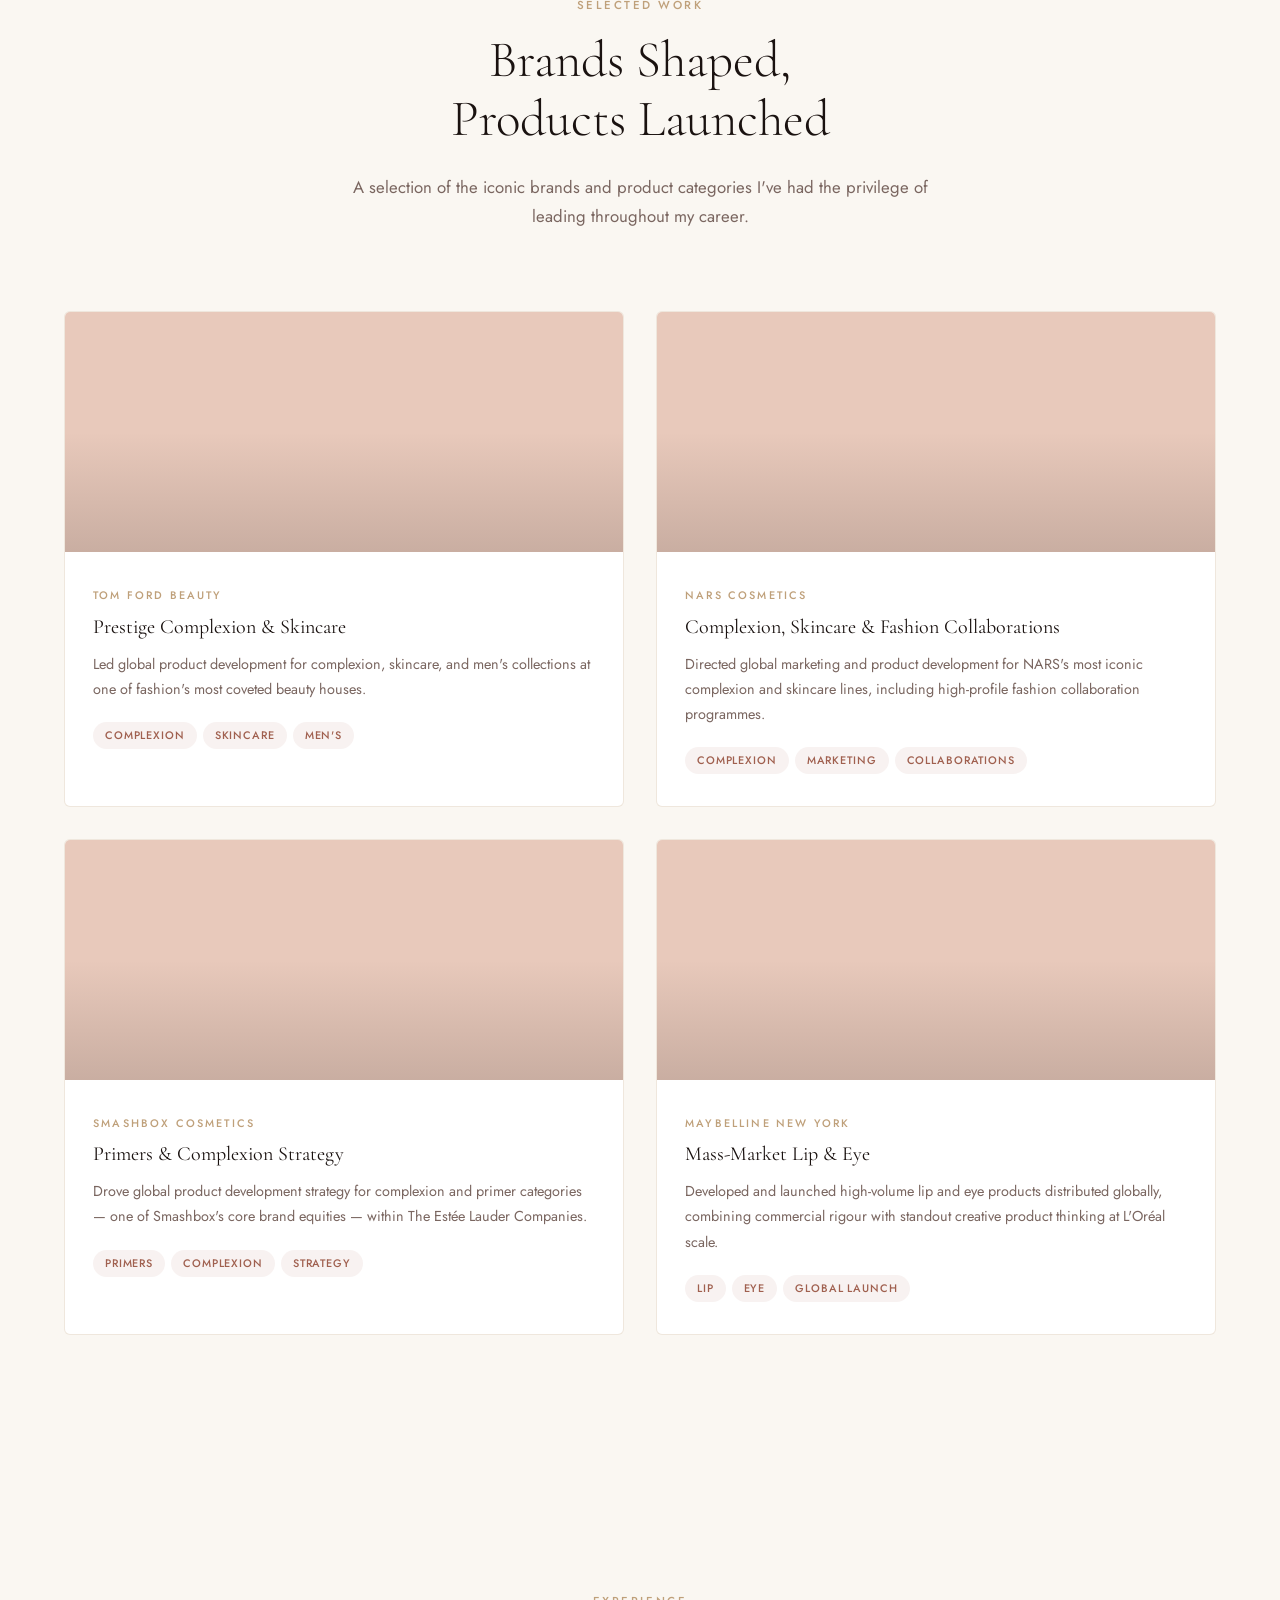
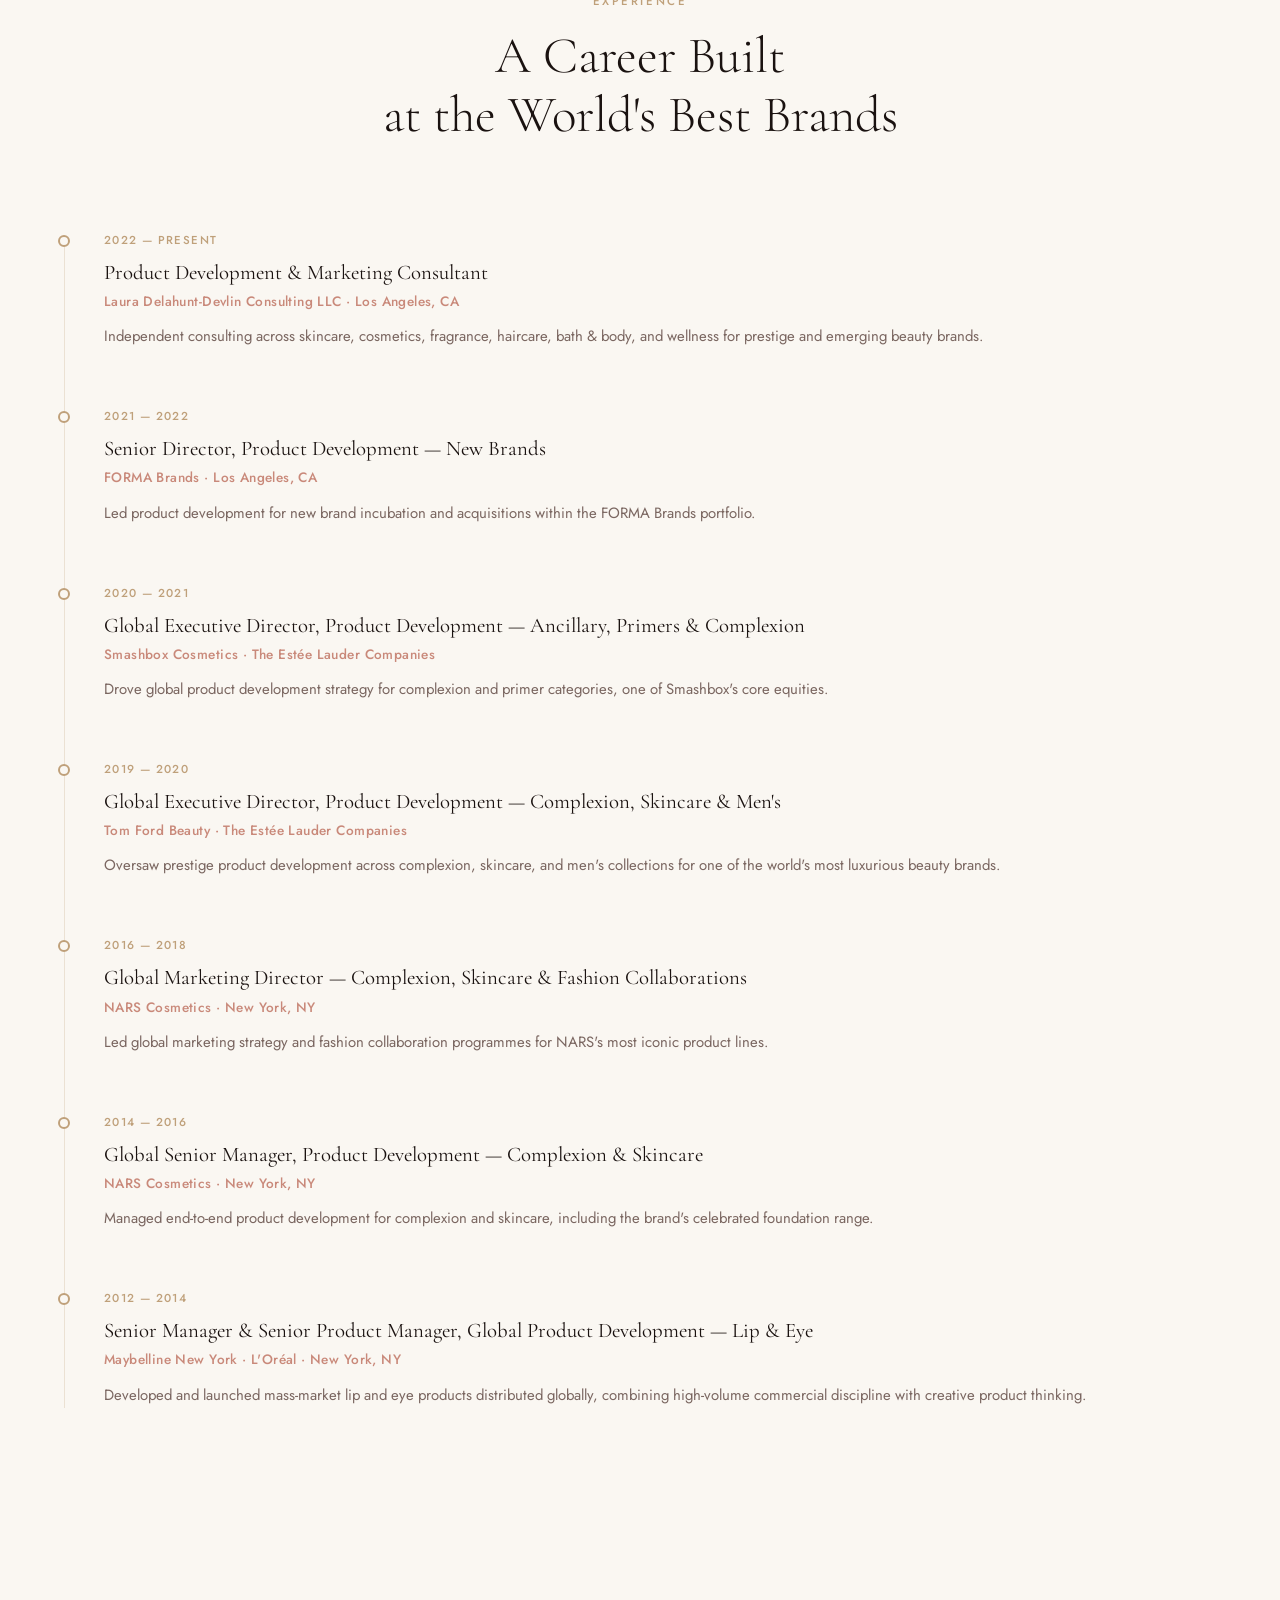
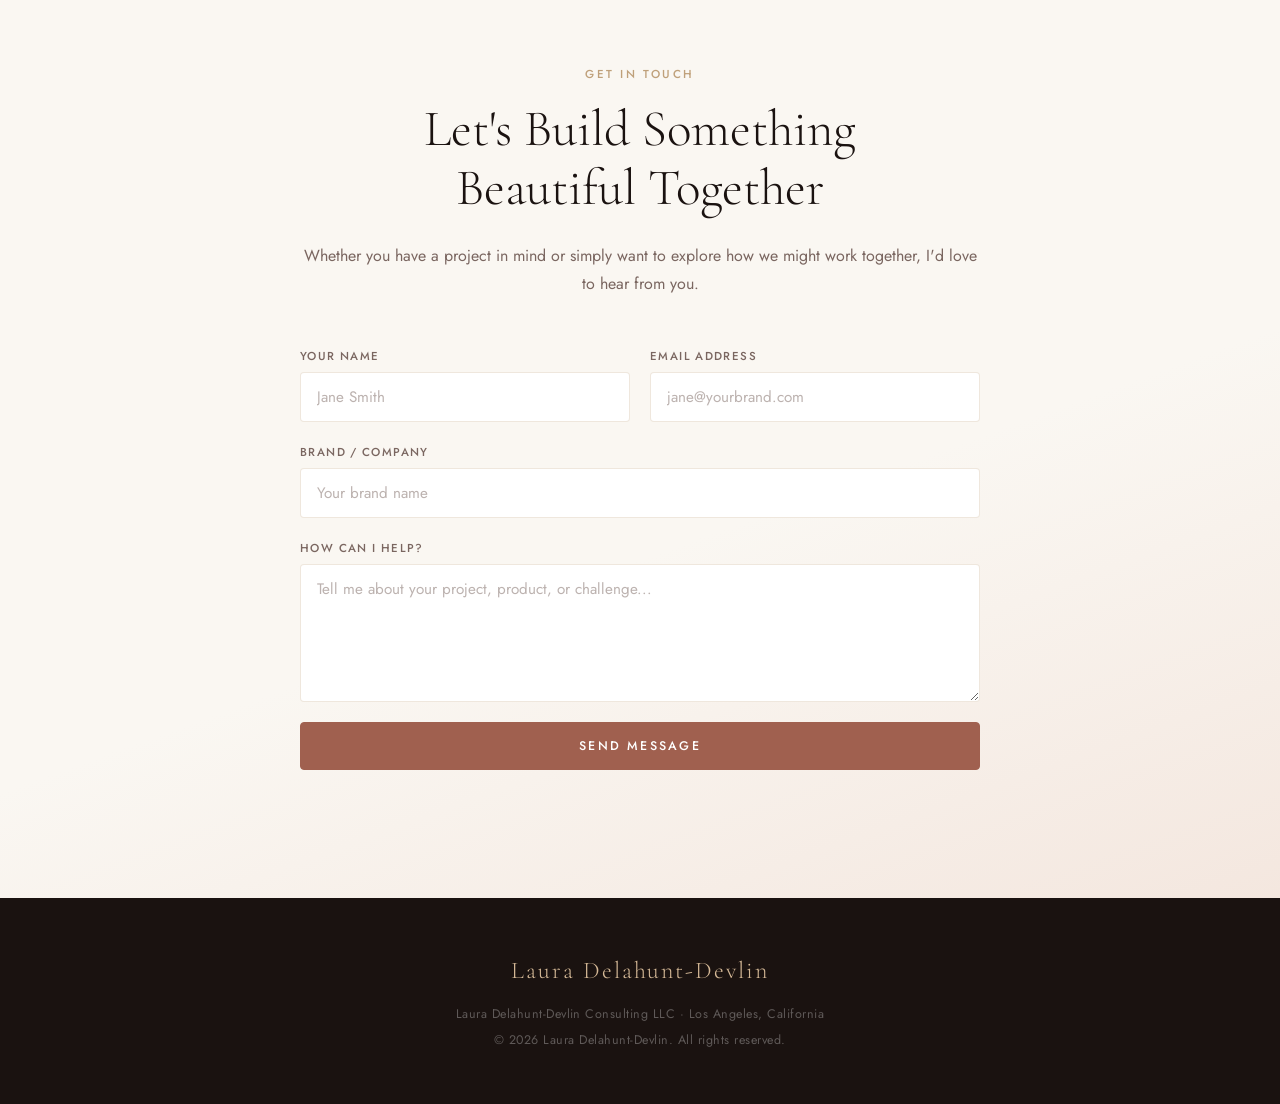
==== commit 010fe85a: "Add Selected Work section with brand photography and enhance about photo - Added "Selected Work" sec" ====
--- a/index.html
+++ b/index.html
@@ -18,6 +18,7 @@
     <nav class="nav__links">
       <a href="#about">About</a>
       <a href="#services">Services</a>
+      <a href="#work">Work</a>
       <a href="#experience">Experience</a>
       <a href="#contact">Contact</a>
     </nav>
@@ -30,6 +31,7 @@
     <button class="mobile-menu__close" id="menuClose" aria-label="Close menu">&times;</button>
     <a href="#about" class="mobile-link">About</a>
     <a href="#services" class="mobile-link">Services</a>
+    <a href="#work" class="mobile-link">Work</a>
     <a href="#experience" class="mobile-link">Experience</a>
     <a href="#contact" class="mobile-link">Contact</a>
   </div>
@@ -73,7 +75,13 @@
     <div class="container grid-2">
       <div class="about__visual reveal-left">
         <div class="about__frame">
-          <div class="about__initials">LDD</div>
+          <img
+            src="https://images.unsplash.com/photo-1573496359142-b8d87734a5a2?w=600&q=80&fit=crop&crop=faces"
+            alt="Laura Delahunt-Devlin — Beauty Consultant"
+            class="about__photo"
+            onerror="this.style.display='none'; this.parentElement.querySelector('.about__initials').style.display='flex';"
+          />
+          <div class="about__initials" style="display:none;">LDD</div>
         </div>
         <div class="about__badge">
           <span class="about__badge-num">15+</span>
@@ -151,6 +159,76 @@
     </div>
   </section>
 
+  <!-- SELECTED WORK -->
+  <section class="work section" id="work">
+    <div class="container">
+      <div class="section__header reveal">
+        <p class="section__eyebrow">Selected Work</p>
+        <h2 class="section__title">Brands Shaped,<br />Products Launched</h2>
+        <p class="section__sub">A selection of the iconic brands and product categories I've had the privilege of leading throughout my career.</p>
+      </div>
+      <div class="work__grid">
+
+        <div class="work-card reveal">
+          <div class="work-card__image" style="background-image: url('https://images.unsplash.com/photo-1512496015851-a90fb38ba796?w=600&q=80&fit=crop')"></div>
+          <div class="work-card__body">
+            <span class="work-card__brand">Tom Ford Beauty</span>
+            <h3 class="work-card__title">Prestige Complexion &amp; Skincare</h3>
+            <p class="work-card__desc">Led global product development for complexion, skincare, and men's collections at one of fashion's most coveted beauty houses.</p>
+            <div class="work-card__tags">
+              <span class="tag">Complexion</span>
+              <span class="tag">Skincare</span>
+              <span class="tag">Men's</span>
+            </div>
+          </div>
+        </div>
+
+        <div class="work-card reveal">
+          <div class="work-card__image" style="background-image: url('https://images.unsplash.com/photo-1522335789203-aabd1fc54bc9?w=600&q=80&fit=crop')"></div>
+          <div class="work-card__body">
+            <span class="work-card__brand">NARS Cosmetics</span>
+            <h3 class="work-card__title">Complexion, Skincare &amp; Fashion Collaborations</h3>
+            <p class="work-card__desc">Directed global marketing and product development for NARS's most iconic complexion and skincare lines, including high-profile fashion collaboration programmes.</p>
+            <div class="work-card__tags">
+              <span class="tag">Complexion</span>
+              <span class="tag">Marketing</span>
+              <span class="tag">Collaborations</span>
+            </div>
+          </div>
+        </div>
+
+        <div class="work-card reveal">
+          <div class="work-card__image" style="background-image: url('https://images.unsplash.com/photo-1596462502278-27bfdc403348?w=600&q=80&fit=crop')"></div>
+          <div class="work-card__body">
+            <span class="work-card__brand">Smashbox Cosmetics</span>
+            <h3 class="work-card__title">Primers &amp; Complexion Strategy</h3>
+            <p class="work-card__desc">Drove global product development strategy for complexion and primer categories — one of Smashbox's core brand equities — within The Estée Lauder Companies.</p>
+            <div class="work-card__tags">
+              <span class="tag">Primers</span>
+              <span class="tag">Complexion</span>
+              <span class="tag">Strategy</span>
+            </div>
+          </div>
+        </div>
+
+        <div class="work-card reveal">
+          <div class="work-card__image" style="background-image: url('https://images.unsplash.com/photo-1631729371254-42c2892f0e6e?w=600&q=80&fit=crop')"></div>
+          <div class="work-card__body">
+            <span class="work-card__brand">Maybelline New York</span>
+            <h3 class="work-card__title">Mass-Market Lip &amp; Eye</h3>
+            <p class="work-card__desc">Developed and launched high-volume lip and eye products distributed globally, combining commercial rigour with standout creative product thinking at L'Oréal scale.</p>
+            <div class="work-card__tags">
+              <span class="tag">Lip</span>
+              <span class="tag">Eye</span>
+              <span class="tag">Global Launch</span>
+            </div>
+          </div>
+        </div>
+
+      </div>
+    </div>
+  </section>
+
   <!-- EXPERIENCE TIMELINE -->
   <section class="experience section" id="experience">
     <div class="container">
--- a/style.css
+++ b/style.css
@@ -398,6 +398,23 @@
   font-weight: 300;
   color: rgba(255,255,255,0.7);
   letter-spacing: 0.1em;
+  overflow: hidden;
+}
+
+.about__photo {
+  width: 100%;
+  height: 100%;
+  object-fit: cover;
+  object-position: top center;
+  display: block;
+}
+
+.about__initials {
+  display: flex;
+  align-items: center;
+  justify-content: center;
+  width: 100%;
+  height: 100%;
 }
 
 .about__badge {
@@ -491,6 +508,93 @@
   font-size: 0.9rem;
   color: rgba(255,255,255,0.5);
   line-height: 1.75;
+}
+
+/* ---------- SELECTED WORK ---------- */
+.work {
+  background: var(--cream);
+}
+
+.work__grid {
+  display: grid;
+  grid-template-columns: repeat(2, 1fr);
+  gap: 32px;
+}
+
+.work-card {
+  border: 1px solid var(--border);
+  border-radius: 6px;
+  overflow: hidden;
+  background: var(--white);
+  transition: box-shadow 0.35s var(--ease-out), transform 0.35s var(--ease-out);
+}
+
+.work-card:hover {
+  box-shadow: 0 16px 48px rgba(26,18,16,0.10);
+  transform: translateY(-4px);
+}
+
+.work-card__image {
+  width: 100%;
+  height: 240px;
+  background-size: cover;
+  background-position: center;
+  background-color: var(--blush);
+  position: relative;
+}
+
+.work-card__image::after {
+  content: '';
+  position: absolute;
+  inset: 0;
+  background: linear-gradient(to bottom, transparent 50%, rgba(26,18,16,0.15) 100%);
+}
+
+.work-card__body {
+  padding: 28px 28px 32px;
+}
+
+.work-card__brand {
+  display: inline-block;
+  font-size: 0.68rem;
+  font-weight: 500;
+  letter-spacing: 0.2em;
+  text-transform: uppercase;
+  color: var(--gold);
+  margin-bottom: 0.5rem;
+}
+
+.work-card__title {
+  font-family: var(--font-serif);
+  font-weight: 400;
+  font-size: 1.25rem;
+  color: var(--dark);
+  margin-bottom: 0.75rem;
+  line-height: 1.3;
+}
+
+.work-card__desc {
+  font-size: 0.9rem;
+  color: var(--text-light);
+  line-height: 1.75;
+  margin-bottom: 1.25rem;
+}
+
+.work-card__tags {
+  display: flex;
+  flex-wrap: wrap;
+  gap: 6px;
+}
+
+.tag {
+  font-size: 0.68rem;
+  font-weight: 500;
+  letter-spacing: 0.08em;
+  text-transform: uppercase;
+  color: var(--terracotta);
+  background: rgba(160,96,79,0.08);
+  border-radius: 100px;
+  padding: 4px 12px;
 }
 
 /* ---------- EXPERIENCE / TIMELINE ---------- */
@@ -693,6 +797,14 @@
     grid-template-columns: 1fr;
   }
 
+  .work__grid {
+    grid-template-columns: 1fr;
+  }
+
+  .work-card__image {
+    height: 200px;
+  }
+
   .about__badge {
     right: 0;
     bottom: -28px;
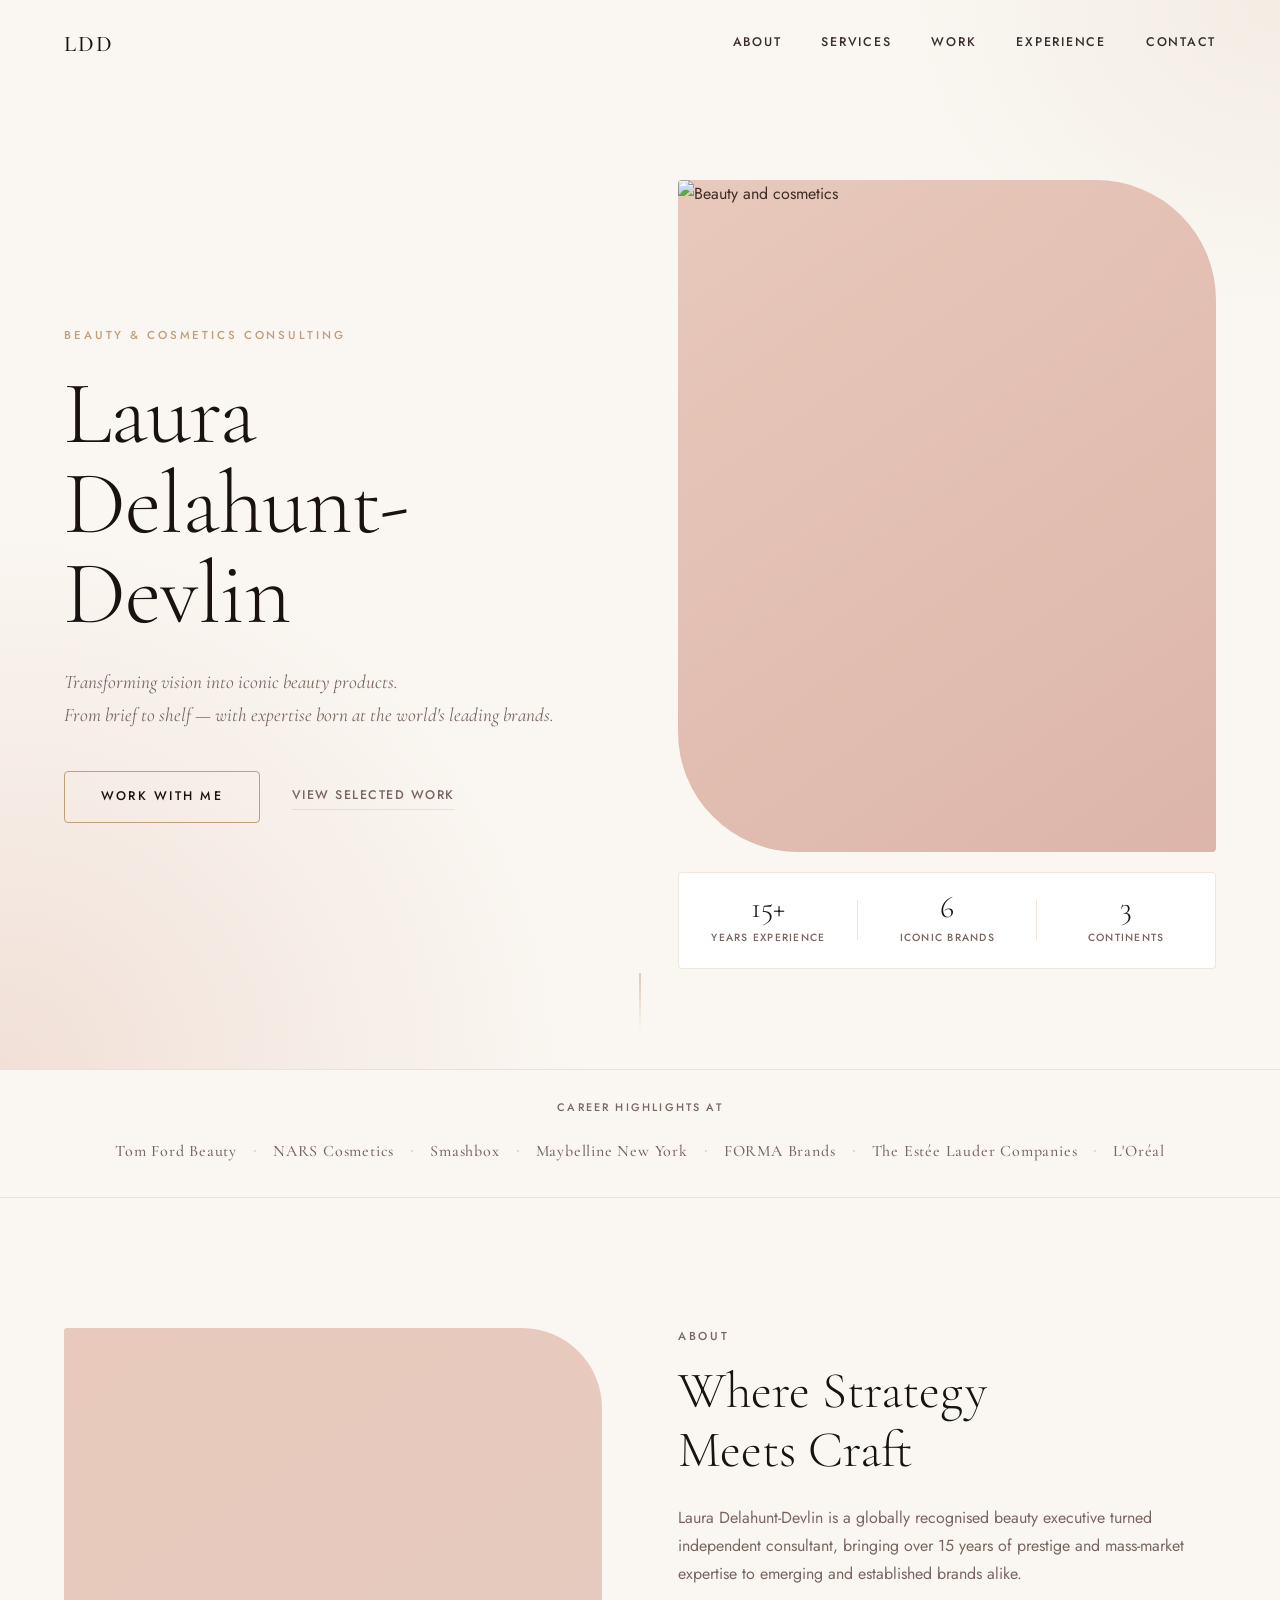
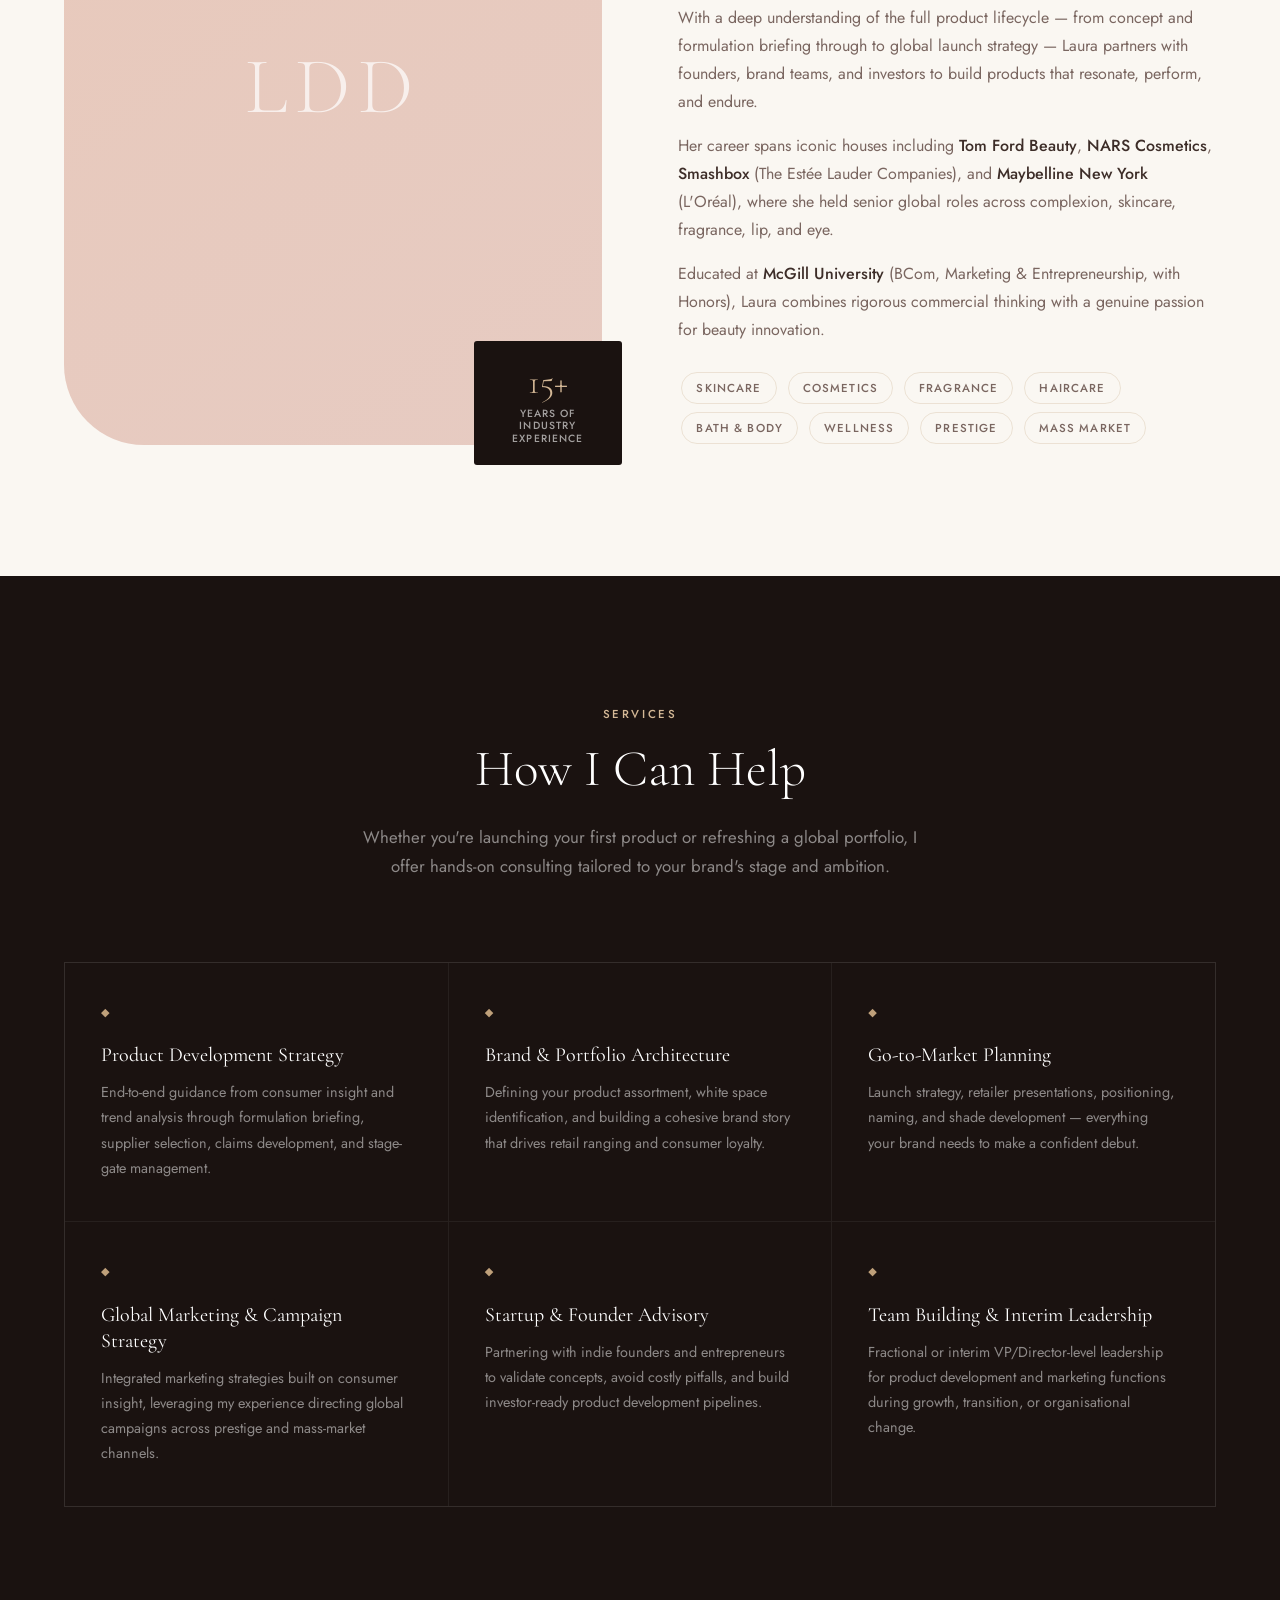
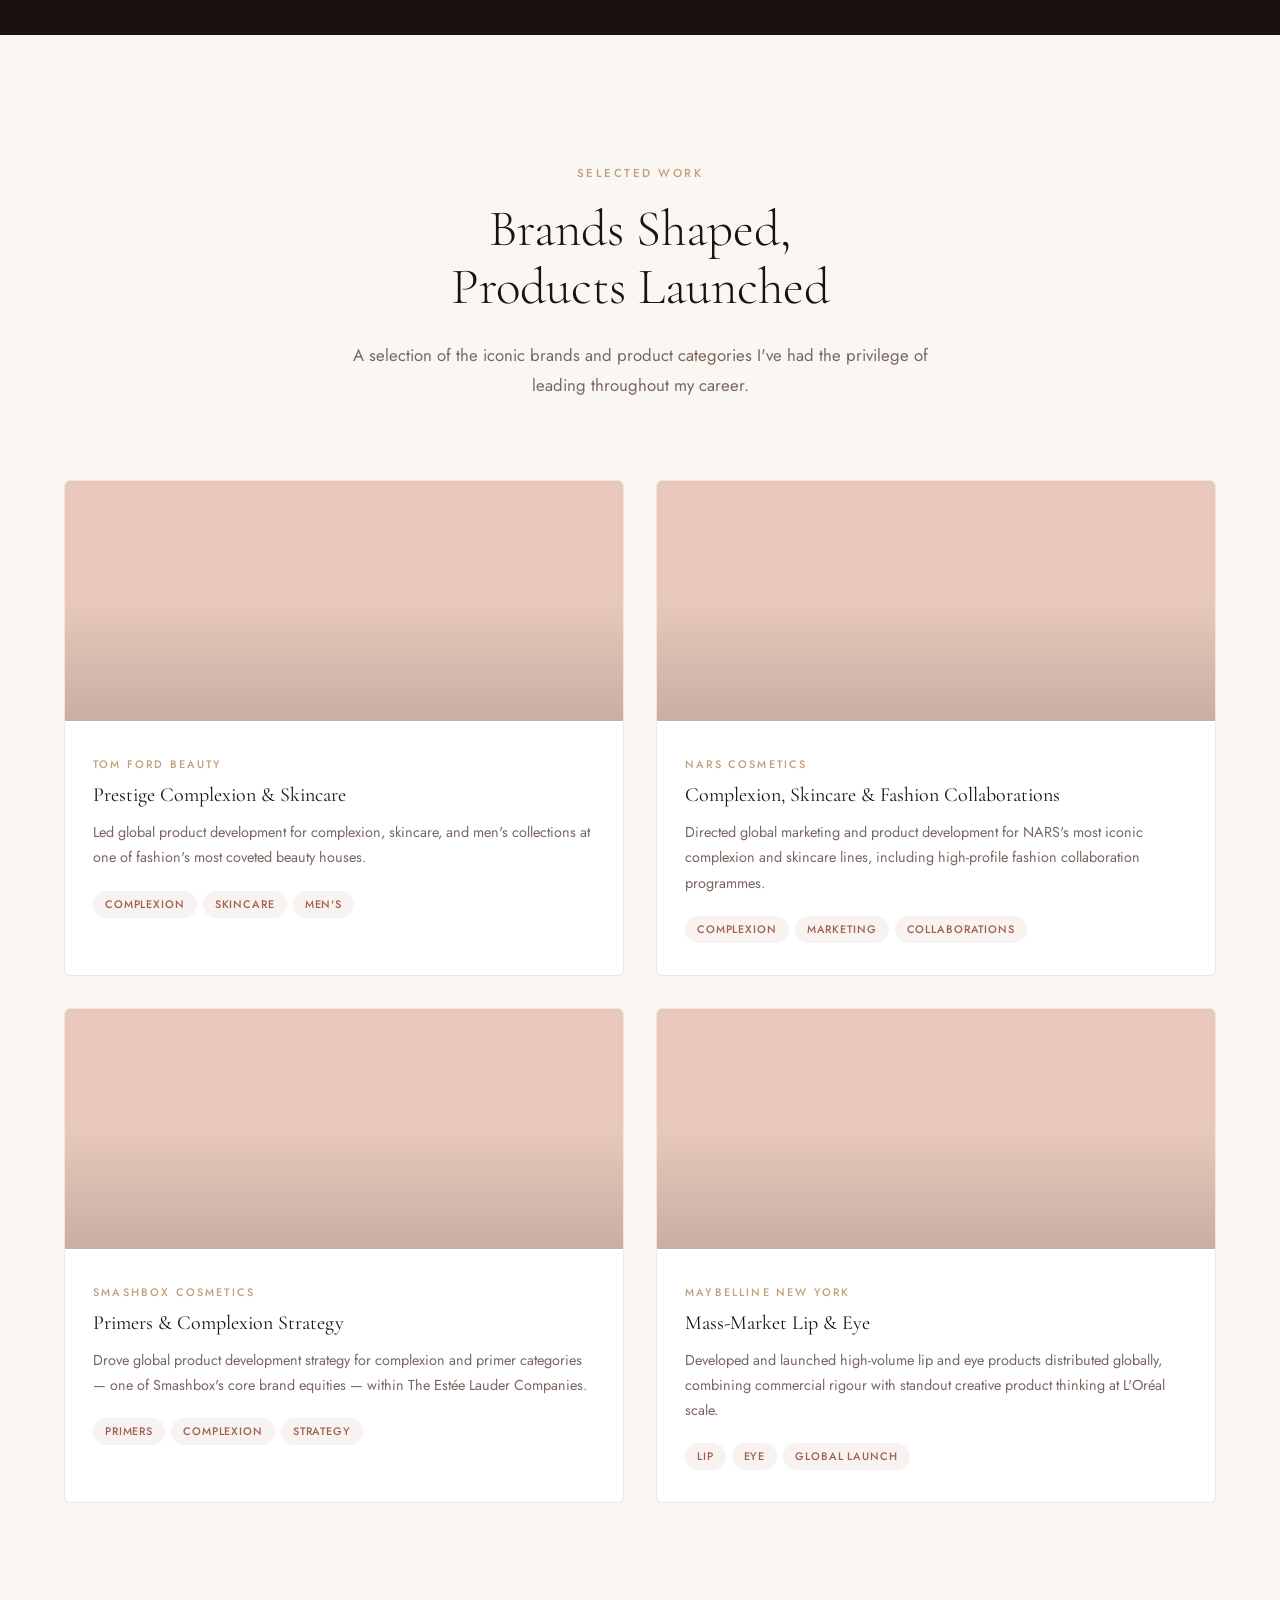
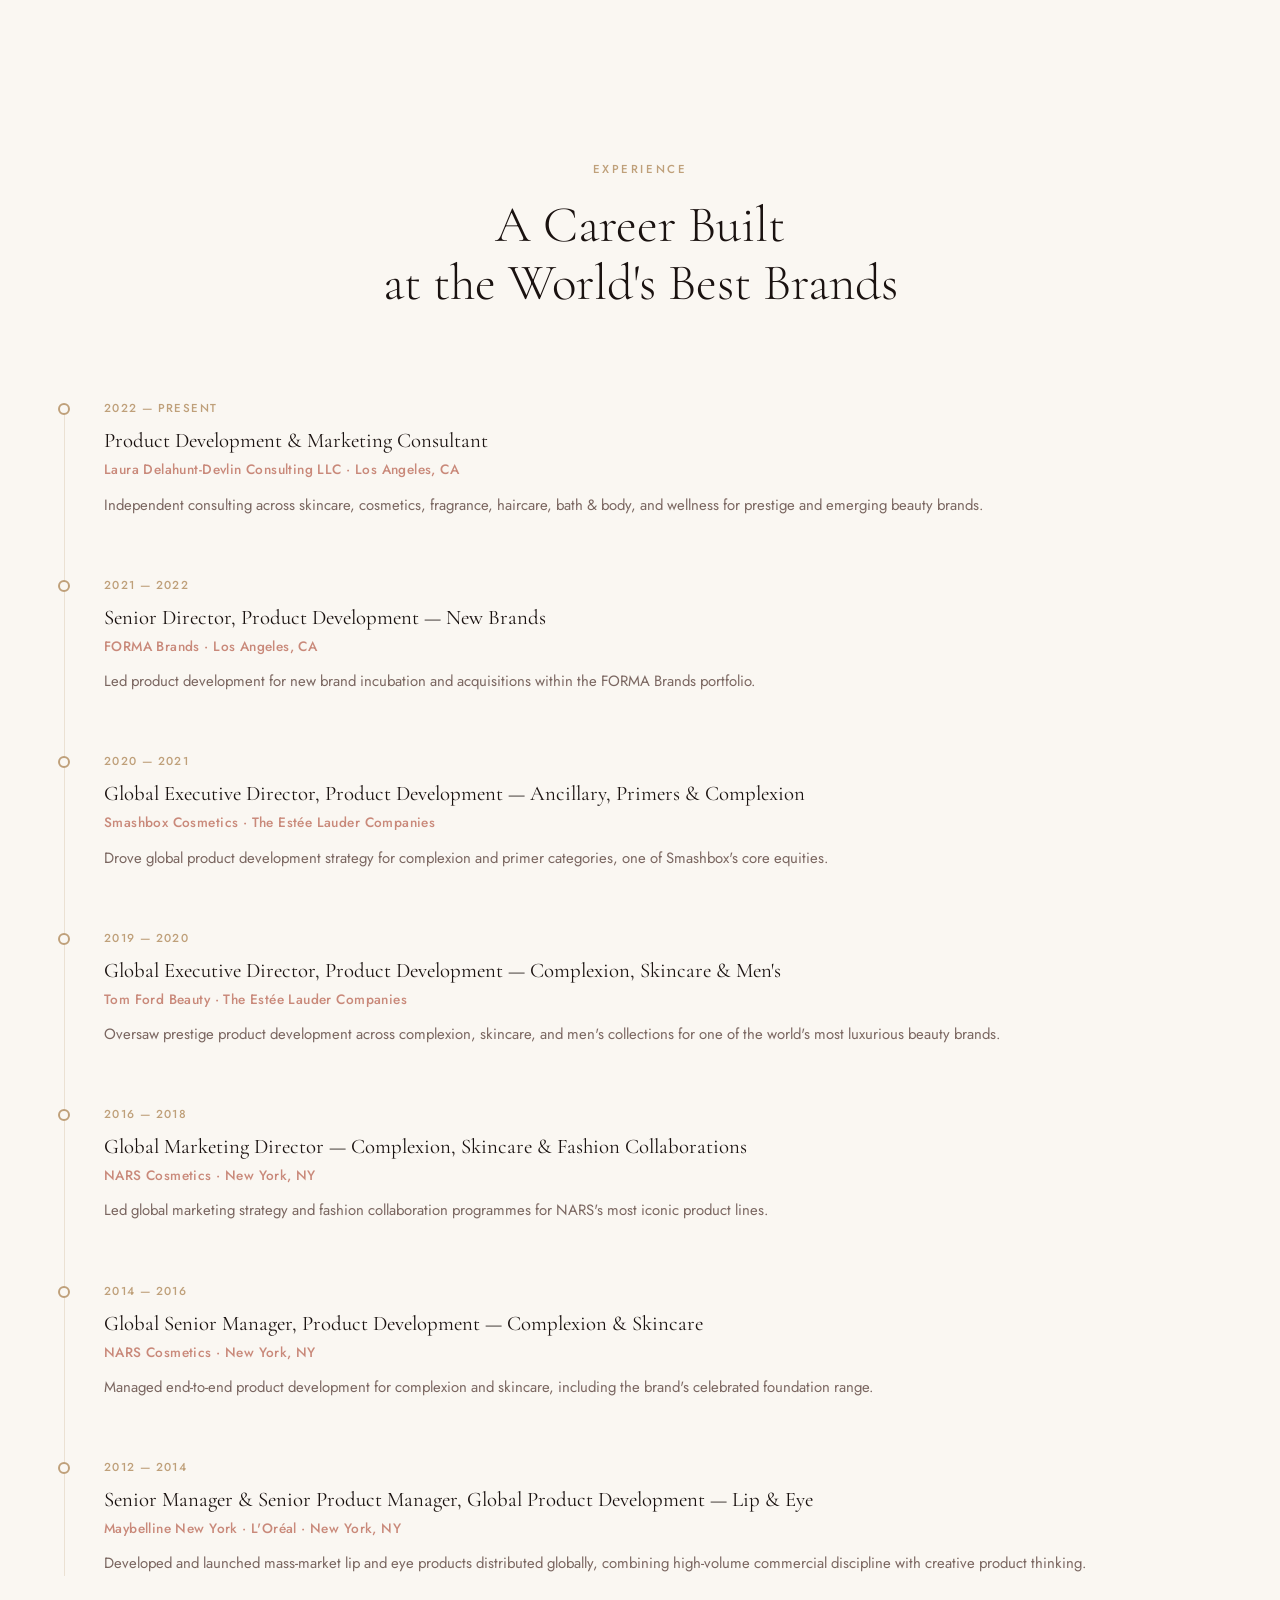
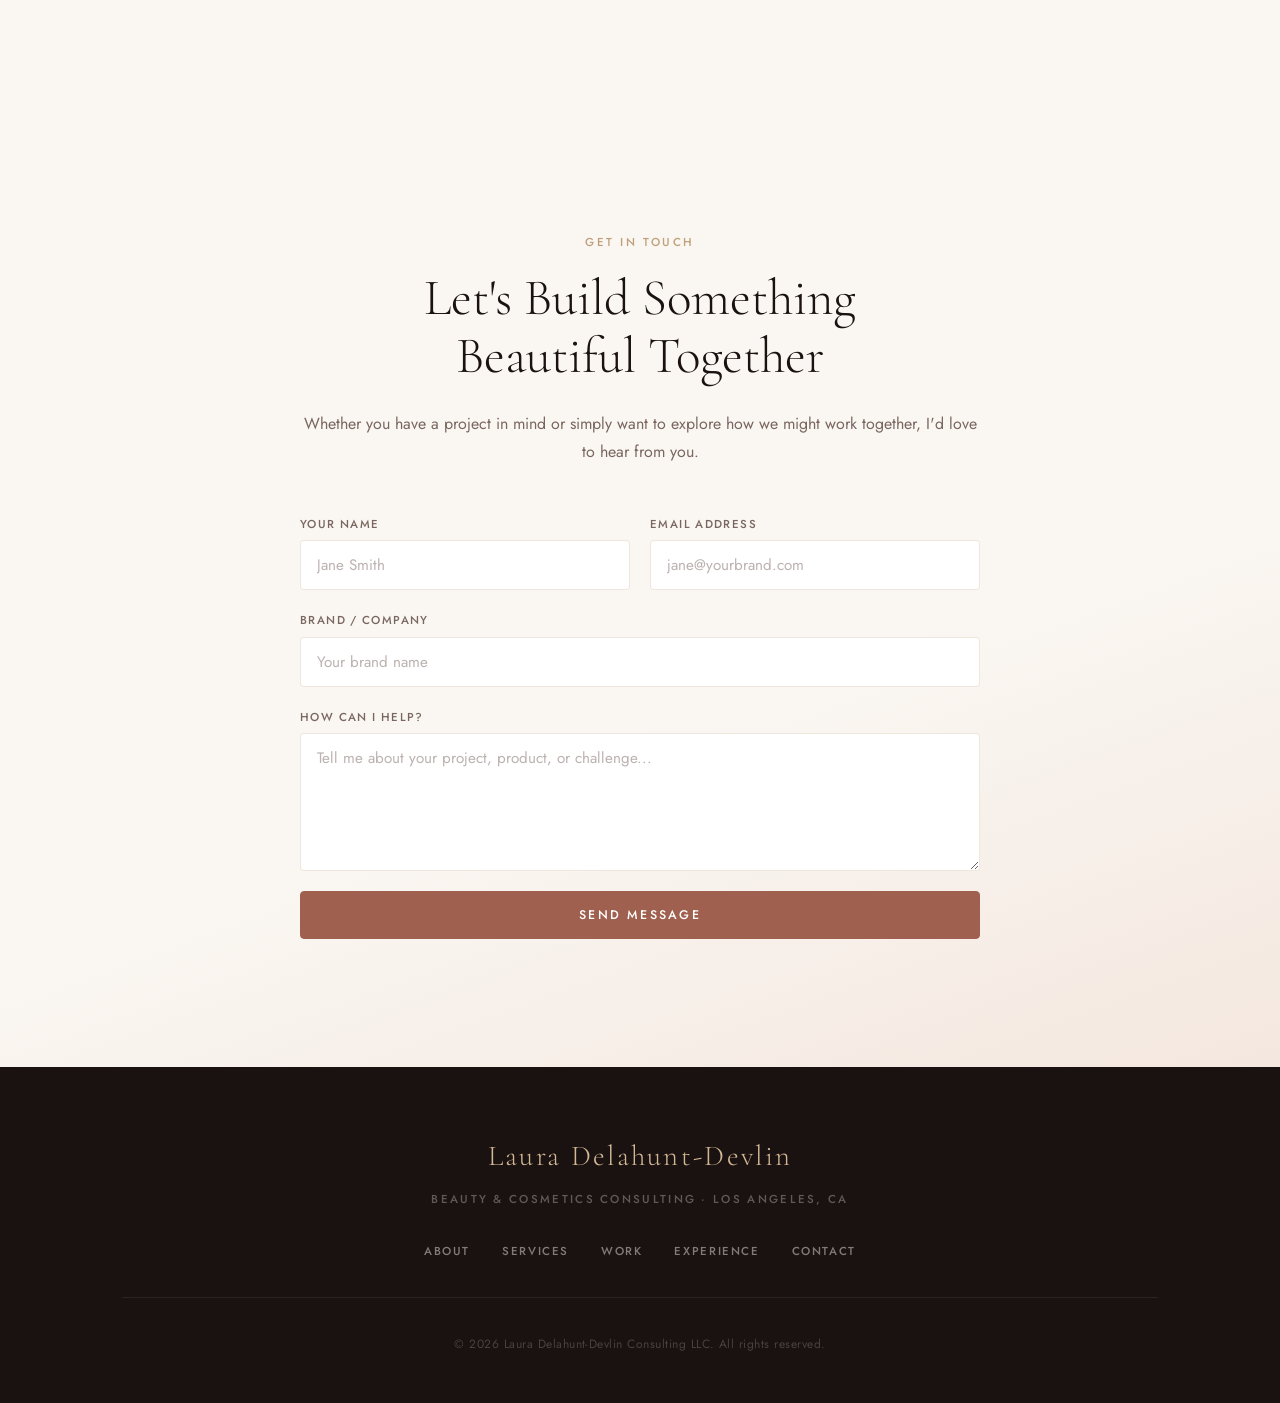
==== commit aefa23e4: "Enhance hero, fix shake animation, and improve footer - Redesigned hero section from centered text t" ====
--- a/index.html
+++ b/index.html
@@ -39,11 +39,43 @@
   <!-- HERO -->
   <section class="hero" id="home">
     <div class="hero__bg"></div>
-    <div class="hero__content">
-      <p class="hero__eyebrow reveal">Beauty &amp; Cosmetics Consulting</p>
-      <h1 class="hero__name reveal">Laura<br />Delahunt-Devlin</h1>
-      <p class="hero__tagline reveal">Transforming vision into iconic beauty products.<br />From brief to shelf — with expertise born at the world's leading brands.</p>
-      <a href="#contact" class="btn reveal">Work With Me</a>
+    <div class="hero__split">
+      <div class="hero__content">
+        <p class="hero__eyebrow reveal">Beauty &amp; Cosmetics Consulting</p>
+        <h1 class="hero__name reveal">Laura<br />Delahunt-Devlin</h1>
+        <p class="hero__tagline reveal">Transforming vision into iconic beauty products.<br />From brief to shelf — with expertise born at the world's leading brands.</p>
+        <div class="hero__actions reveal">
+          <a href="#contact" class="btn">Work With Me</a>
+          <a href="#work" class="hero__link">View Selected Work</a>
+        </div>
+      </div>
+      <div class="hero__visual reveal-right">
+        <div class="hero__img-frame">
+          <img
+            src="https://images.unsplash.com/photo-1596462502278-27bfdc403348?w=700&q=85&fit=crop"
+            alt="Beauty and cosmetics"
+            class="hero__img"
+            onerror="this.parentElement.style.background='linear-gradient(145deg,var(--blush),rgba(201,137,122,0.6))'"
+          />
+          <div class="hero__img-accent"></div>
+        </div>
+        <div class="hero__stat-bar">
+          <div class="hero__stat">
+            <span class="hero__stat-num">15+</span>
+            <span class="hero__stat-label">Years Experience</span>
+          </div>
+          <div class="hero__stat-divider"></div>
+          <div class="hero__stat">
+            <span class="hero__stat-num">6</span>
+            <span class="hero__stat-label">Iconic Brands</span>
+          </div>
+          <div class="hero__stat-divider"></div>
+          <div class="hero__stat">
+            <span class="hero__stat-num">3</span>
+            <span class="hero__stat-label">Continents</span>
+          </div>
+        </div>
+      </div>
     </div>
     <div class="hero__scroll">
       <span></span>
@@ -347,8 +379,15 @@
   <footer class="footer">
     <div class="container footer__inner">
       <div class="footer__logo">Laura Delahunt-Devlin</div>
-      <p class="footer__copy">Laura Delahunt-Devlin Consulting LLC · Los Angeles, California</p>
-      <p class="footer__copy">&copy; <span id="year"></span> Laura Delahunt-Devlin. All rights reserved.</p>
+      <p class="footer__tagline">Beauty &amp; Cosmetics Consulting · Los Angeles, CA</p>
+      <nav class="footer__nav">
+        <a href="#about">About</a>
+        <a href="#services">Services</a>
+        <a href="#work">Work</a>
+        <a href="#experience">Experience</a>
+        <a href="#contact">Contact</a>
+      </nav>
+      <p class="footer__copy">&copy; <span id="year"></span> Laura Delahunt-Devlin Consulting LLC. All rights reserved.</p>
     </div>
   </footer>
 
--- a/style.css
+++ b/style.css
@@ -268,8 +268,6 @@
   min-height: 100svh;
   display: flex;
   align-items: center;
-  justify-content: center;
-  text-align: center;
   overflow: hidden;
   padding-top: 80px;
 }
@@ -278,16 +276,26 @@
   position: absolute;
   inset: 0;
   background:
-    radial-gradient(ellipse 80% 60% at 50% 100%, rgba(232, 201, 187, 0.45) 0%, transparent 70%),
-    radial-gradient(ellipse 60% 40% at 80% 20%, rgba(191, 160, 122, 0.15) 0%, transparent 60%),
+    radial-gradient(ellipse 70% 80% at 0% 100%, rgba(232, 201, 187, 0.5) 0%, transparent 65%),
+    radial-gradient(ellipse 50% 50% at 100% 0%, rgba(191, 160, 122, 0.12) 0%, transparent 60%),
     var(--cream);
 }
 
-.hero__content {
+.hero__split {
   position: relative;
   z-index: 2;
-  max-width: 760px;
-  padding: 0 5%;
+  width: 90%;
+  max-width: var(--max-w);
+  margin-inline: auto;
+  display: grid;
+  grid-template-columns: 1fr 1fr;
+  gap: clamp(40px, 6vw, 80px);
+  align-items: center;
+  padding-block: clamp(60px, 8vw, 100px);
+}
+
+.hero__content {
+  max-width: 560px;
 }
 
 .hero__eyebrow {
@@ -302,7 +310,7 @@
 .hero__name {
   font-family: var(--font-serif);
   font-weight: 300;
-  font-size: clamp(3.5rem, 10vw, 8rem);
+  font-size: clamp(3rem, 7vw, 6rem);
   line-height: 1;
   letter-spacing: -0.01em;
   color: var(--dark);
@@ -312,10 +320,105 @@
 .hero__tagline {
   font-family: var(--font-serif);
   font-style: italic;
-  font-size: clamp(1rem, 2vw, 1.25rem);
-  color: var(--text-light);
-  line-height: 1.6;
+  font-size: clamp(1rem, 1.6vw, 1.2rem);
+  color: var(--text-light);
+  line-height: 1.7;
   margin-bottom: 2.5rem;
+}
+
+.hero__actions {
+  display: flex;
+  align-items: center;
+  gap: 2rem;
+  flex-wrap: wrap;
+}
+
+.hero__link {
+  font-size: 0.78rem;
+  font-weight: 500;
+  letter-spacing: 0.12em;
+  text-transform: uppercase;
+  color: var(--text-light);
+  border-bottom: 1px solid var(--border);
+  padding-bottom: 2px;
+  transition: color 0.3s, border-color 0.3s;
+}
+
+.hero__link:hover {
+  color: var(--gold);
+  border-color: var(--gold);
+}
+
+/* Hero visual / photo */
+.hero__visual {
+  position: relative;
+}
+
+.hero__img-frame {
+  position: relative;
+  border-radius: 4px 120px 4px 120px;
+  overflow: hidden;
+  aspect-ratio: 4/5;
+  background: linear-gradient(145deg, var(--blush), rgba(201,137,122,0.5));
+}
+
+.hero__img {
+  width: 100%;
+  height: 100%;
+  object-fit: cover;
+  object-position: center;
+  display: block;
+}
+
+.hero__img-accent {
+  position: absolute;
+  inset: -8px;
+  border: 1px solid rgba(191,160,122,0.3);
+  border-radius: 4px 128px 4px 128px;
+  pointer-events: none;
+}
+
+.hero__stat-bar {
+  display: flex;
+  align-items: center;
+  justify-content: center;
+  gap: 0;
+  background: var(--white);
+  border: 1px solid var(--border);
+  border-radius: 4px;
+  margin-top: 20px;
+  padding: 20px 0;
+}
+
+.hero__stat {
+  flex: 1;
+  text-align: center;
+  padding: 0 16px;
+}
+
+.hero__stat-num {
+  display: block;
+  font-family: var(--font-serif);
+  font-size: 1.9rem;
+  font-weight: 300;
+  color: var(--dark);
+  line-height: 1;
+}
+
+.hero__stat-label {
+  display: block;
+  font-size: 0.65rem;
+  font-weight: 500;
+  letter-spacing: 0.12em;
+  text-transform: uppercase;
+  color: var(--text-light);
+  margin-top: 6px;
+}
+
+.hero__stat-divider {
+  width: 1px;
+  height: 40px;
+  background: var(--border);
 }
 
 .hero__scroll {
@@ -339,6 +442,17 @@
   0%, 100% { opacity: 0.3; transform: scaleY(1); }
   50%       { opacity: 1;   transform: scaleY(1.15); }
 }
+
+@keyframes shake {
+  0%, 100% { transform: translateX(0); }
+  18%       { transform: translateX(-6px); }
+  36%       { transform: translateX(6px); }
+  54%       { transform: translateX(-4px); }
+  72%       { transform: translateX(4px); }
+  90%       { transform: translateX(-2px); }
+}
+
+.shake { animation: shake 0.6s var(--ease-out) both; }
 
 /* ---------- BRANDS BAR ---------- */
 .brands {
@@ -740,7 +854,7 @@
 /* ---------- FOOTER ---------- */
 .footer {
   background: var(--dark);
-  padding: 52px 5%;
+  padding: 64px 5% 48px;
 }
 
 .footer__inner {
@@ -749,18 +863,50 @@
 
 .footer__logo {
   font-family: var(--font-serif);
-  font-size: 1.5rem;
+  font-size: 1.8rem;
   font-weight: 300;
   letter-spacing: 0.08em;
   color: var(--gold-light);
-  margin-bottom: 12px;
+  margin-bottom: 8px;
+}
+
+.footer__tagline {
+  font-size: 0.72rem;
+  font-weight: 500;
+  letter-spacing: 0.2em;
+  text-transform: uppercase;
+  color: rgba(255,255,255,0.3);
+  margin-bottom: 32px;
+}
+
+.footer__nav {
+  display: flex;
+  align-items: center;
+  justify-content: center;
+  gap: 32px;
+  flex-wrap: wrap;
+  margin-bottom: 36px;
+  padding-bottom: 36px;
+  border-bottom: 1px solid rgba(255,255,255,0.07);
+}
+
+.footer__nav a {
+  font-size: 0.72rem;
+  font-weight: 500;
+  letter-spacing: 0.14em;
+  text-transform: uppercase;
+  color: rgba(255,255,255,0.45);
+  transition: color 0.25s;
+}
+
+.footer__nav a:hover {
+  color: var(--gold-light);
 }
 
 .footer__copy {
-  font-size: 0.78rem;
-  color: rgba(255,255,255,0.3);
+  font-size: 0.75rem;
+  color: rgba(255,255,255,0.2);
   letter-spacing: 0.04em;
-  margin-top: 4px;
 }
 
 /* ---------- SCROLL REVEAL ---------- */
@@ -793,6 +939,19 @@
   .nav__links  { display: none; }
   .nav__burger { display: flex; }
 
+  .hero__split {
+    grid-template-columns: 1fr;
+    text-align: center;
+  }
+
+  .hero__actions {
+    justify-content: center;
+  }
+
+  .hero__visual {
+    display: none;
+  }
+
   .grid-2 {
     grid-template-columns: 1fr;
   }
